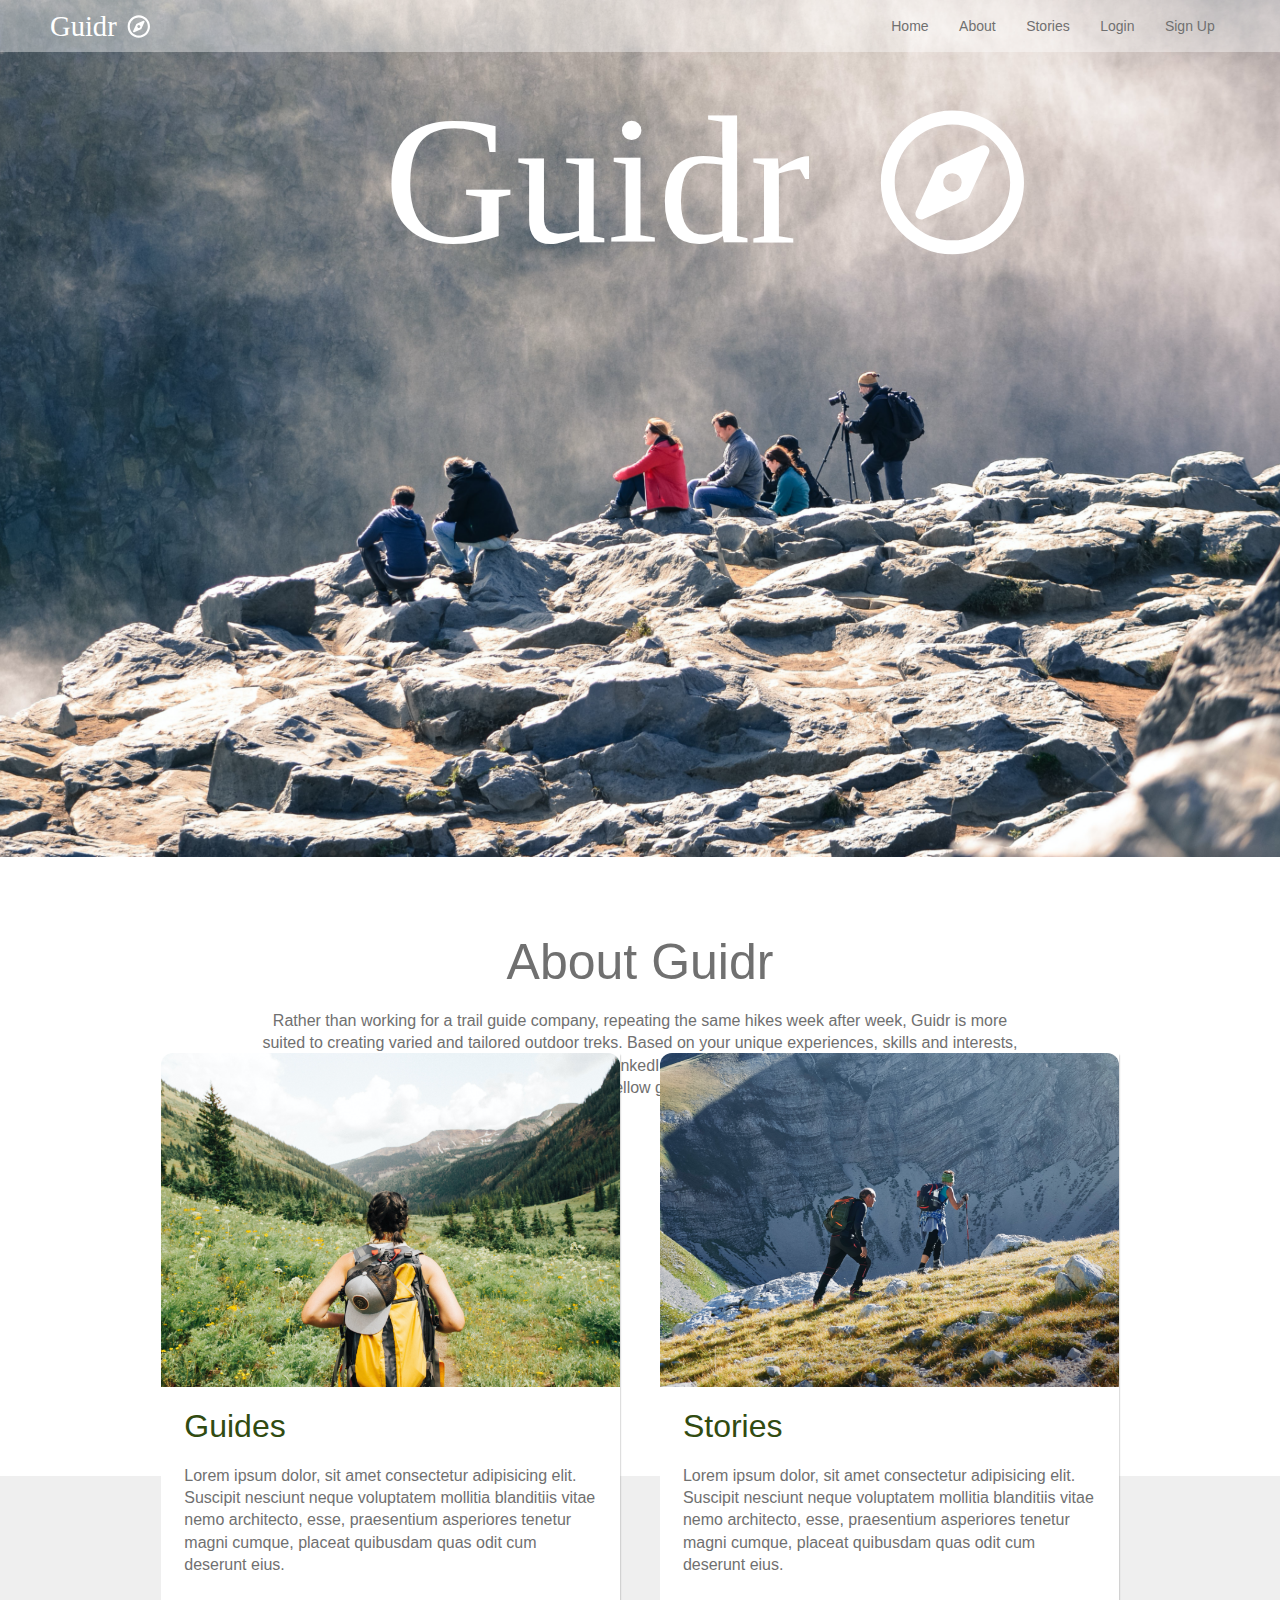
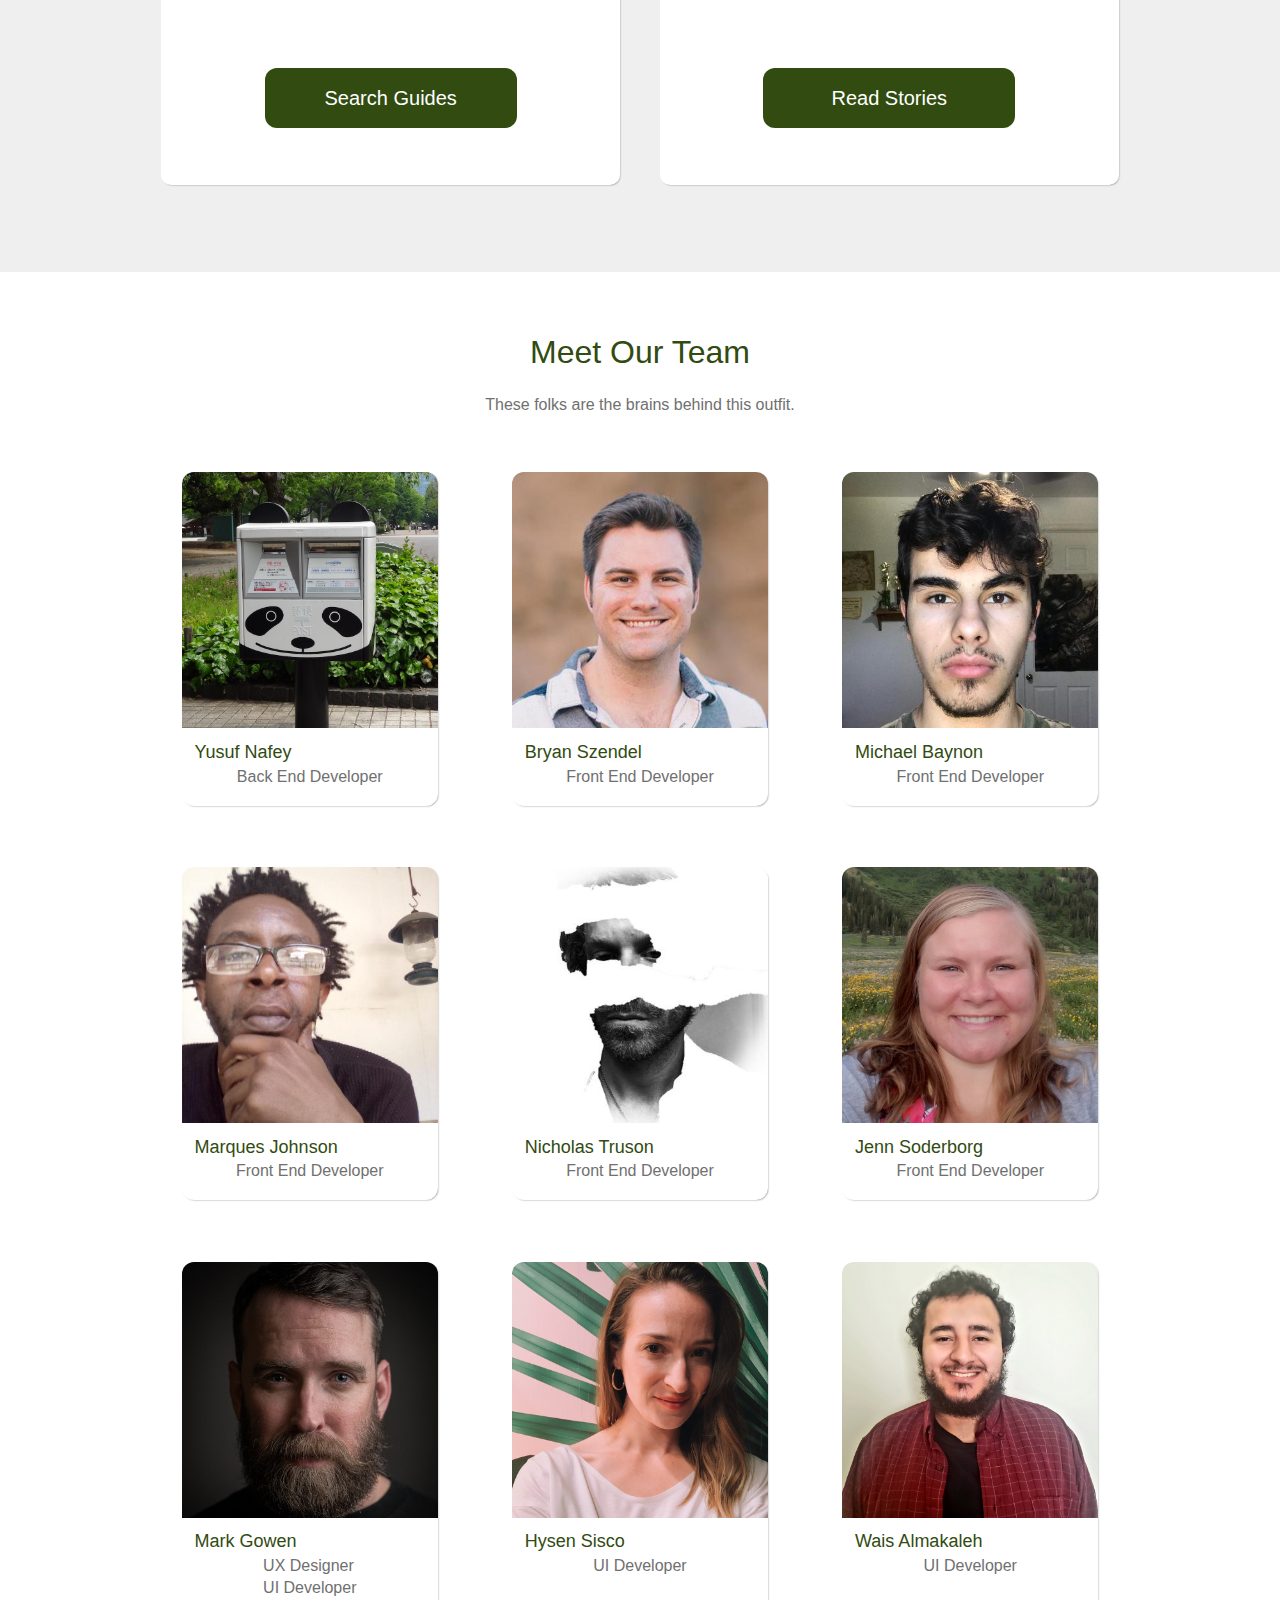
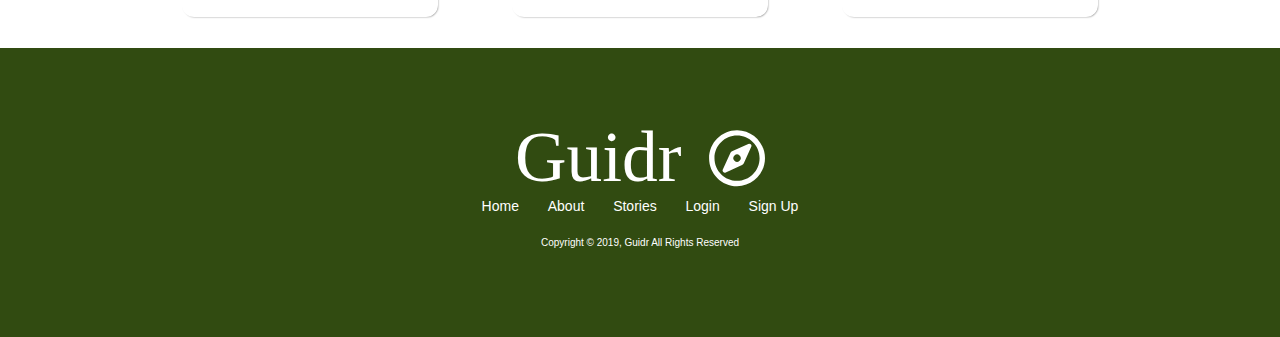
==== about.html @ 8d56b0d0 "links added to stories and about navs" ====
<!DOCTYPE html>
<html lang="en">
<head>
  <meta charset="UTF-8">
  <meta name="viewport" content="width=device-width, initial-scale=1.0">
  <meta http-equiv="X-UA-Compatible" content="ie=edge">
  <link rel="stylesheet" href="css/styles.css">
  <title>About Guidr</title>
</head>
<body>

  <nav>
    <div class="nav-container">
      <div class="logo">
        <img src="/images/Guidr Logo.svg" alt="Guidr Logo" style="width: 100px; height: 50px;">
      </div><!--closes logo-->
      <div class="nav-menu">
        <a href="https://guidrapp.netlify.com/index.html">Home</a>
        <a href="https://guidrapp.netlify.com/about.html">About</a>
        <a href="https://guidrapp.netlify.com/stories-page.html">Stories</a>
        <a href="https://loveguidr.netlify.com/login">Login</a>
        <a href="https://loveguidr.netlify.com/signup">Sign Up</a>
      </div><!--closes nav-menu-->
    </div><!--closes nav-container-->
  </nav><!--closes nav-->
   <img src="images/koushik-chowdavarapu-OsjPhfgEYEU-unsplash.png" alt="crowd of people enjoying a mountain scenery"
    class="main-img">


    <img src="images/Guidr Logo.svg" alt="Guidr Logo" class="logo2">
    <!-- img -->
  <section class="middle">

      <div class="top">
        <h1>About Guidr</h1>
        <p>Rather than working for a trail guide company, repeating the same hikes week after week, Guidr is more suited to
        creating varied and tailored outdoor treks. Based on your unique experiences, skills and interests, clients can find the
        right match. Part journal, part LinkedIn, you can keep a detailed record of your treks and see what your fellow guides
        are up to.
        </p>
      </div>
 <!-- top part -->
      <div class="cards-bg">
        <div class="cards">
        <div class="about-card">
          <img src="images/about-guides-card.png" alt="">
          <h2>Guides</h2>
          <p>Lorem ipsum dolor, sit amet consectetur adipisicing elit. Suscipit nesciunt neque voluptatem mollitia blanditiis vitae nemo architecto, esse, praesentium asperiores tenetur magni cumque, placeat quibusdam quas odit cum deserunt eius.</p>
          <button>Search Guides</button>
        </div>
        <div class="about-card">
          <img src="images/about-stories-card.png" alt="">
          <h2>Stories</h2>
          <p>Lorem ipsum dolor, sit amet consectetur adipisicing elit. Suscipit nesciunt neque voluptatem mollitia blanditiis
            vitae nemo architecto, esse, praesentium asperiores tenetur magni cumque, placeat quibusdam quas odit cum deserunt
            eius.</p>
          <button>Read Stories</button>
        </div>
        </div>
      </div>

  </section>
<div class="theTeam">
  <h2>Meet Our Team</h2>
  <p>These folks are the brains behind this outfit.</p>
  <div class="grid">
    <div class="teamMember">
      <img src="/images/PandaMailbox.JPG">
      <div class="content">
        <h4>Yusuf Nafey</h4>
        <p>Back End Developer</p>
      </div>
    </div>
  
    <div class="teamMember">
      <img src="/images/ProfileBryan.jpg">
      <div class="content">
        <h4>Bryan Szendel</h4>
        <p>Front End Developer</p>
      </div>
    </div>
  
    <div class="teamMember">
      <img src="/images/ProfileMichael.jpg">
      <div class="content">
        <h4>Michael Baynon</h4>
        <p>Front End Developer</p>
      </div>
    </div>
  </div>
    
  <div class="grid">
    <div class="teamMember">
      <img src="/images/ProfileMarques.jpg">
      <div class="content">
        <h4>Marques Johnson</h4>
        <p>Front End Developer</p>
      </div>
    </div>
  
    <div class="teamMember">
      <img src="/images/ProfileNicholas.jpg">
      <div class="content">
          <h4>Nicholas Truson</h4>
          <p>Front End Developer</p>
      </div>
    </div>
  
    <div class="teamMember">
      <img src="/images/ProfileJenn.jpg">
      <div class="content">
        <h4>Jenn Soderborg</h4>
        <p>Front End Developer</p>
      </div>
    </div>
  </div>
  
  <div class="grid">
    <div class="teamMember">
      <img src="/images/ProfileMark.jpg">
      <div class="content">
        <h4>Mark Gowen</h4>
        <p>UX Designer<br />
          UI Developer</p>
      </div>
    </div>
  
    <div class="teamMember">
      <img src="/images/ProfileHysen.JPG">
      <div class="content">
        <h4>Hysen Sisco</h4>
        <p>UI Developer</p>
      </div>
    </div>
  
    <div class="teamMember">
      <img src="/images/ProfileWais.jpg">
      <div class="content">
        <h4>Wais Almakaleh</h4>
        <p>UI Developer</p>
      </div>
    </div>
  </div>
</div>

<!-- FOOTER SECTION -->
<footer>
  <div class="footerLogo">
      <img src="/images/Guidr Logo.svg" alt="Guidr Logo" style="width: 30%;">
    </div><!--closes logo-->
    <div class="nav-menu">
      <a href="#">Home</a>
      <a href="#">About</a>
      <a href="#">Stories</a>
      <a href="#">Login</a>
      <a href="#">Sign Up</a>
    </div><!--closes nav-menu-->
    <p>Copyright © 2019, Guidr All Rights Reserved</p>
</footer>
</body>
</html>
---- css/styles.css ----
/* http://meyerweb.com/eric/tools/css/reset/ 
   v2.0 | 20110126
   License: none (public domain)
*/
html,
body,
div,
span,
applet,
object,
iframe,
h1,
h2,
h3,
h4,
h5,
h6,
p,
blockquote,
pre,
a,
abbr,
acronym,
address,
big,
cite,
code,
del,
dfn,
em,
img,
ins,
kbd,
q,
s,
samp,
small,
strike,
strong,
sub,
sup,
tt,
var,
b,
u,
i,
center,
dl,
dt,
dd,
ol,
ul,
li,
fieldset,
form,
label,
legend,
table,
caption,
tbody,
tfoot,
thead,
tr,
th,
td,
article,
aside,
canvas,
details,
embed,
figure,
figcaption,
footer,
header,
hgroup,
menu,
nav,
output,
ruby,
section,
summary,
time,
mark,
audio,
video {
  margin: 0;
  padding: 0;
  border: 0;
  font-size: 100%;
  font: inherit;
  vertical-align: baseline;
}
/* HTML5 display-role reset for older browsers */
article,
aside,
details,
figcaption,
figure,
footer,
header,
hgroup,
menu,
nav,
section {
  display: block;
}
body {
  line-height: 1;
}
ol,
ul {
  list-style: none;
}
blockquote,
q {
  quotes: none;
}
blockquote:before,
blockquote:after,
q:before,
q:after {
  content: '';
  content: none;
}
table {
  border-collapse: collapse;
  border-spacing: 0;
}
* {
  box-sizing: border-box;
}
html {
  font-size: 62.5%;
}
html,
body {
  font-family: 'Roboto', sans-serif;
  color: #707070;
}
h1 {
  font-family: 'Heebo', sans-serif;
  font-size: 8rem;
  color: #707070;
}
h2,
h3,
h4,
h5 {
  font-family: 'Roboto', sans-serif;
  color: #707070;
}
h2 {
  font-size: 3.2rem;
}
h3 {
  font-size: 2.8rem;
}
h4 {
  font-size: 2rem;
}
p {
  font-size: 1.6rem;
  line-height: 1.4;
}
nav {
  width: 100%;
  display: flex;
  justify-content: space-between;
  align-items: center;
  margin: auto;
  position: absolute;
  top: 0;
  background-color: rgba(255, 255, 255, 0.4);
}
nav .nav-container {
  width: 100%;
  display: flex;
  justify-content: space-between;
  align-items: center;
  margin: 0 50px;
}
@media (max-width: 800px) {
  nav .nav-container {
    margin: 0 20px;
  }
}
@media (max-width: 500px) {
  nav .nav-container {
    margin: 0 10px;
  }
}
nav .nav-container .nav-menu {
  width: 30%;
  display: flex;
  justify-content: space-around;
  align-items: center;
}
@media (max-width: 800px) {
  nav .nav-container .nav-menu {
    width: 45%;
  }
}
@media (max-width: 500px) {
  nav .nav-container .nav-menu {
    width: 60%;
  }
}
nav .nav-container .nav-menu a {
  text-decoration: none;
  color: #707070;
  font-size: 1.4rem;
}
@media (max-width: 500px) {
  nav .nav-container .nav-menu a {
    font-size: 1rem;
  }
}
.hero {
  width: 100%;
  height: 600px;
  margin: auto;
  padding-bottom: 50%;
  background-image: url(/images/toomas-tartes-Yizrl9N_eDA-unsplash.jpg);
  background-size: cover;
  background-repeat: no-repeat;
  background-position: center;
  padding-top: 20%;
  padding-left: 5%;
}
@media (max-width: 500px) {
  .hero {
    background-position-x: 65%;
  }
}
.hero img {
  width: 40%;
}
@media (max-width: 500px) {
  .hero img {
    width: 60%;
  }
}
.hero p {
  color: white;
  margin-top: -2%;
  margin-bottom: 1%;
  margin-left: 3%;
  font-size: 1.4vw;
}
@media (max-width: 500px) {
  .hero p {
    font-size: 1.1rem;
  }
}
.hero .btn-get-started {
  background-color: white;
  color: #314b11;
  width: 15%;
  cursor: button;
  font-size: 1.8rem;
  border-radius: 5px;
  display: flex;
  justify-content: center;
  align-items: center;
  padding: 1%;
  margin-left: 3%;
}
.hero .btn-get-started:hover {
  color: white;
  background-color: #314b11;
}
@media (max-width: 800px) {
  .hero .btn-get-started {
    background-color: white;
    color: #314b11;
    width: 20%;
    cursor: button;
    font-size: 1.8rem;
    border-radius: 5px;
    display: flex;
    justify-content: center;
    align-items: center;
    padding: 1%;
  }
  .hero .btn-get-started:hover {
    color: white;
    background-color: #314b11;
  }
}
@media (max-width: 500px) {
  .hero .btn-get-started {
    background-color: white;
    color: #314b11;
    width: 30%;
    cursor: button;
    font-size: 1.8rem;
    border-radius: 5px;
    display: flex;
    justify-content: center;
    align-items: center;
    padding: 1%;
    padding: 2%;
  }
  .hero .btn-get-started:hover {
    color: white;
    background-color: #314b11;
  }
}
@media (max-width: 800px) {
  .hero {
    padding-top: 35%;
    padding-left: 3%;
  }
}
@media (max-width: 500px) {
  .hero {
    padding-top: 50%;
    padding-left: 3%;
  }
}
.header {
  width: 60%;
  display: flex;
  justify-content: space-between;
  align-items: center;
  flex-direction: column;
  margin: auto;
  text-align: center;
}
@media (max-width: 800px) {
  .header {
    text-align: center;
  }
}
@media (max-width: 500px) {
  .header {
    text-align: center;
  }
}
.header h1 {
  margin-top: 10%;
  font-size: 6rem;
}
@media (max-width: 500px) {
  .header h1 {
    padding-bottom: 5%;
  }
}
.header p {
  margin-top: 2%;
  font-size: 1.6rem;
  text-align: center;
  color: #707070;
}
@media (max-width: 500px) {
  .header p {
    padding-bottom: 5%;
  }
}
.header .buttons {
  display: flex;
  justify-content: center;
  align-items: center;
  flex-direction: row;
  width: 60%;
  margin: 8% 0;
}
@media (max-width: 800px) {
  .header .buttons {
    width: 100%;
  }
}
@media (max-width: 500px) {
  .header .buttons {
    width: 90%;
    height: 100%;
    flex-direction: column;
    text-align: center;
    margin: 20px;
  }
}
.header .buttons .btn-solid {
  background-color: #314b11;
  color: white;
  width: 100%;
  border-radius: 10px;
  border: solid 3px #314b11;
  font-size: 2rem;
  padding: 3%;
  margin-right: 15px;
}
@media (max-width: 500px) {
  .header .buttons .btn-solid {
    margin-right: 0;
    margin: 10px;
  }
}
.header .buttons .btn-border {
  background-color: white;
  color: #314b11;
  width: 100%;
  border-radius: 10px;
  border: solid 3px #314b11;
  font-size: 2rem;
  padding: 3%;
  margin-left: 10px;
}
@media (max-width: 500px) {
  .header .buttons .btn-border {
    margin-left: 0;
    margin: 10px;
  }
}
.top-content {
  width: 100%;
  overflow: hidden;
}
.top-content .macbookpro {
  z-index: 1;
  margin-top: -25%;
  display: flex;
  justify-content: center;
  align-items: center;
}
.top-content .top-content-text {
  width: 60%;
  display: flex;
  justify-content: center;
  align-items: center;
  flex-direction: column;
  margin: auto;
  margin-bottom: 10%;
}
@media (max-width: 500px) {
  .top-content .top-content-text {
    text-align: center;
    width: 80%;
    margin-bottom: 30%;
  }
}
@media (max-width: 800px) {
  .top-content .top-content-text {
    text-align: center;
  }
}
.top-content .top-content-text h2 {
  font-size: 5rem;
  margin-top: 10%;
  color: #314b11;
}
.top-content .top-content-text p {
  width: 60%;
  text-align: center;
  padding: 3%;
}
@media (max-width: 500px) {
  .top-content .top-content-text p {
    width: 75%;
  }
}
@media (max-width: 800px) {
  .top-content .top-content-text p {
    width: 85%;
  }
}
.middle-content {
  background-color: #efefef;
  width: 100%;
  margin-bottom: 10%;
  border: solid #efefef;
}
.middle-content .cards {
  z-index: 1;
  width: 75%;
  margin: auto;
  margin-top: -10%;
  margin-bottom: 5%;
  display: flex;
  justify-content: center;
  align-items: stretch;
  flex-wrap: wrap;
}
@media (max-width: 500px) {
  .middle-content .cards {
    margin-top: -20%;
    width: 100%;
  }
}
.middle-content .cards .card {
  width: 45%;
  justify-content: space-evenly;
  margin: 20px;
  background-color: white;
  border-radius: 12px;
  box-shadow: 1px 1px 2px -1px grey;
}
@media (max-width: 800px) {
  .middle-content .cards .card {
    width: 90%;
  }
}
@media (max-width: 500px) {
  .middle-content .cards .card {
    width: 80%;
  }
}
.middle-content .cards .card img {
  width: 100%;
  border-radius: 12px 12px 0 0;
}
.middle-content .cards .card h2 {
  padding: 5%;
  color: #314b11;
}
.middle-content .cards .card p {
  padding: 0 5%;
  margin-bottom: 20%;
}
.testimonials {
  width: 100%;
  display: flex;
  justify-content: center;
  align-items: center;
  flex-direction: column;
  margin-bottom: 10%;
}
.testimonials .test-heading {
  width: 50%;
  margin: auto;
  text-align: center;
  padding-bottom: 5%;
}
.testimonials .test-heading h2 {
  color: #314b11;
}
.testimonials .card-section {
  width: 80%;
  margin: auto;
  display: flex;
  justify-content: center;
  align-items: center;
  flex-wrap: wrap;
}
@media (max-width: 500px) {
  .testimonials .card-section {
    width: 90%;
  }
}
.testimonials .card-section .test-card {
  width: 45%;
  margin: 20px;
  border-radius: 12px;
  flex-direction: row;
  background-color: #efefef;
  display: flex;
  justify-content: space-evenly;
  align-items: center;
  flex-wrap: wrap;
  box-shadow: 1px 1px 2px -1px grey;
}
@media (max-width: 800px) {
  .testimonials .card-section .test-card {
    width: 80%;
  }
}
@media (max-width: 500px) {
  .testimonials .card-section .test-card {
    width: 70%;
  }
}
.testimonials .card-section .test-card h2 {
  margin-left: -90%;
  padding: 5%;
  font-size: 3.4rem;
  color: #314b11;
}
@media (max-width: 500px) {
  .testimonials .card-section .test-card h2 {
    margin-left: -70%;
    padding-top: 10%;
  }
}
.testimonials .card-section .test-card p {
  padding-left: 5%;
  padding-right: 5%;
  font-size: 1.8rem;
  color: #707070;
}
.testimonials .card-section .test-card h3 {
  color: #314b11;
  margin-right: -20%;
  font-size: 2.4rem;
}
@media (max-width: 500px) {
  .testimonials .card-section .test-card h3 {
    margin-right: -5%;
  }
}
.testimonials .card-section .test-card .test-card-profile-photo {
  padding: 5%;
  margin-right: -20%;
}
@media (max-width: 500px) {
  .testimonials .card-section .test-card .test-card-profile-photo {
    margin-right: -5%;
  }
}
.plans-section {
  width: 100%;
  padding-bottom: 200px;
  background-image: url(/images/samuel-ferrara-iecJiKe_RNg-unsplash.png);
  background-size: cover;
  background-repeat: no-repeat;
}
.plans-section .card-section {
  width: 90%;
  display: flex;
  justify-content: center;
  align-items: center;
  margin: auto;
  padding-top: 20%;
  padding-bottom: 5%;
}
@media (max-width: 500px) {
  .plans-section .card-section {
    padding-top: 50%;
    padding-bottom: 2%;
    flex-direction: column;
  }
}
.plans-section .card-section .plan-cards {
  width: 35%;
  height: 500px;
  margin: 20px;
  border-radius: 12px;
  background-color: white;
  display: flex;
  justify-content: flex-start;
  align-items: center;
  flex-direction: column;
}
@media (max-width: 500px) {
  .plans-section .card-section .plan-cards {
    width: 80%;
  }
}
@media (max-width: 800px) {
  .plans-section .card-section .plan-cards {
    width: 85%;
  }
}
.plans-section .card-section .plan-cards h1 {
  color: #314b11;
  font-size: 5rem;
  text-align: center;
  padding-top: 10%;
}
.plans-section .card-section .plan-cards h2 {
  color: #314b11;
  padding-top: 2%;
}
.plans-section .card-section .plan-cards ul {
  color: #707070;
  font-size: 2rem;
  padding-top: 10%;
}
.plans-section .card-section .plan-cards .buttons {
  display: flex;
  justify-content: center;
  align-items: center;
  flex-direction: row;
  width: 60%;
  margin: auto;
}
.plans-section .card-section .plan-cards .btn-solid {
  background-color: #314b11;
  justify-content: flex-end;
  color: white;
  width: 100%;
  border-radius: 10px;
  border: solid 3px #314b11;
  font-size: 2rem;
  padding: 3%;
  margin-right: 15px;
  margin-top: 100px;
  text-align: center;
}
.plans-section .card-section .plan-cards .btn-border {
  background-color: white;
  color: #314b11;
  width: 100%;
  border-radius: 10px;
  border: solid 3px #314b11;
  font-size: 2rem;
  padding: 3%;
  margin-left: 15px;
}
.main-img {
  width: 100%;
  position: absolute;
  top: 0px;
  z-index: -1;
}
.logo2 {
  width: 80%;
  height: auto;
  padding-left: 30%;
  padding-top: 5%;
  margin-bottom: 45%;
}
@media (max-width: 500px) {
  .logo2 {
    padding-top: 15%;
    margin-bottom: 15%;
  }
}
.middle .top {
  width: 60%;
  text-align: left;
  margin: 0 auto;
  padding-bottom: 300px;
}
.middle .top h1 {
  font-size: 5rem;
  text-align: center;
  color: #707070;
  margin: 0;
  padding: 10% 0 3% 0;
}
.middle .top p {
  color: #707070;
  margin-bottom: 10%;
  text-align: center;
}
@media screen and (max-width: 430px) {
  .middle .top {
    margin-top: 20%;
  }
  .middle .top h1 {
    font-size: 4rem;
  }
}
.middle .cards-bg {
  background-color: #efefef;
  width: 100%;
  border: solid #efefef;
}
.middle .cards-bg .cards {
  z-index: 1;
  width: 90%;
  margin: auto;
  margin-top: -35%;
  margin-bottom: 5%;
  display: flex;
  justify-content: center;
  align-items: stretch;
  flex-wrap: wrap;
}
@media (max-width: 500px) {
  .middle .cards-bg .cards {
    margin-top: -20%;
    width: 100%;
  }
}
.middle .cards-bg .about-card {
  width: 40%;
  height: auto;
  background: white;
  display: flex;
  flex-direction: column;
  padding: 0;
  padding-bottom: 5%;
  border-radius: 0 0 10px 10px;
  margin: 20px;
  box-shadow: 1px 1px 2px -1px grey;
}
.middle .cards-bg .about-card img {
  width: 100%;
  border-radius: 12px 12px 0 0;
}
.middle .cards-bg .about-card h2 {
  padding: 5%;
  color: #314b11;
}
.middle .cards-bg .about-card p {
  padding: 0 5%;
  margin-bottom: 20%;
}
@media screen and (max-width: 430px) {
  .middle .cards-bg {
    flex-direction: column;
    justify-content: space-evenly;
  }
  .middle .cards-bg div {
    width: 100%;
    height: auto;
    margin-bottom: 5%;
  }
}
.middle button {
  background: #314B11;
  color: white;
  width: 55%;
  border: none;
  padding: 4%;
  font-size: 2rem;
  border-radius: 12px;
  margin: 0 auto;
}
.theTeam h2 {
  color: #314b11;
  display: flex;
  justify-content: center;
  align-items: center;
  align-content: center;
  padding: 5% 5% 0;
}
.theTeam p {
  font-size: 1.6rem;
  display: flex;
  justify-content: center;
  align-items: center;
  align-content: center;
  padding: 2%;
}
.grid {
  width: 80%;
  display: flex;
  justify-content: space-evenly;
  margin: 0 auto;
}
@media (max-width: 500px), (max-width: 800px) {
  .grid {
    flex-direction: column;
    width: 50%;
  }
}
.grid .teamMember {
  width: 25%;
  border-radius: 12px;
  transition: 0.3s;
  justify-content: space-evenly;
  margin: 3% 2%;
  box-shadow: 1px 1px 2px -1px grey;
}
@media (max-width: 500px) {
  .grid .teamMember {
    width: 100%;
    margin: 4% auto;
  }
}
.grid .teamMember img {
  width: 100%;
  border-radius: 12px 12px 0 0;
}
.grid .teamMember .content {
  padding: 5%;
}
.grid .teamMember .content h4 {
  font-size: 1.8rem;
  color: #314b11;
}
.grid .teamMember .content p {
  align-items: left;
}
.stories-hero {
  width: 100%;
  height: 425px;
  margin: 0 auto;
  top: 0;
  display: flex;
  justify-content: center;
  align-items: center;
  text-align: center;
  background-image: url(/images/jeremy-goldberg-NFwDSMSq54Q-unsplash.jpg);
  background-position: bottom 30% center;
  background-size: cover;
}
.stories-hero .hero-inner {
  display: flex;
  justify-content: center;
  align-items: center;
  margin-bottom: 80px;
}
.stories-hero .hero-inner h1 {
  display: flex;
  color: white;
  margin: 0 auto;
}
header div.stories-menu {
  width: 60%;
  margin: 4% auto;
  display: flex;
  justify-content: center;
  align-items: center;
  text-align: center;
}
@media (max-width: 800px), (max-width: 500px) {
  header div.stories-menu {
    width: 100%;
    flex-wrap: wrap;
  }
}
header div.stories-menu a {
  margin: 5px;
  border-radius: 5px;
  background: #efefef;
  color: #707070;
  text-decoration: none;
  padding: 0.8% 5%;
  font-size: 1.6rem;
}
header div.stories-menu a:hover {
  background: #fff;
  color: #314b11;
  border: 3px solid #314b11;
}
header div.stories-menu a:active {
  background: #314b11;
  color: white;
}
section.storyCards {
  width: 75%;
  margin: 0 auto;
  display: flex;
  justify-content: center;
  align-items: stretch;
  flex-wrap: wrap;
}
@media (max-width: 800px) {
  section.storyCards {
    width: 90vw;
    display: flex;
  }
}
@media (max-width: 500px) {
  section.storyCards {
    width: 80vw;
    display: flex;
    flex-direction: column;
  }
}
section.storyCards .card {
  border-radius: 12px;
  transition: 0.3s;
  width: 40%;
  justify-content: space-evenly;
  margin: 3% 2%;
  box-shadow: 1px 1px 2px -1px grey;
}
@media (max-width: 500px) {
  section.storyCards .card {
    width: 100%;
    margin: 4% auto;
  }
}
section.storyCards .card img {
  width: 100%;
  border-radius: 12px 12px 0 0;
}
section.storyCards .card .card:hover {
  box-shadow: 0 8px 16px 0 rgba(0, 0, 0, 0.2);
}
section.storyCards .card .content {
  padding: 4% 7% 7%;
}
section.storyCards .card .content .credit {
  padding: 3% 0;
}
.pagesNav .pagination {
  display: flex;
  justify-content: center;
  align-items: center;
  margin: 1% 0 4%;
}
.pagesNav .pagination a {
  text-decoration: none;
  color: white;
  color: #314b11;
  text-align: center;
  padding: 1%;
}
footer {
  width: 100%;
  background-color: #314b11;
  display: flex;
  justify-content: center;
  align-items: center;
  flex-direction: column;
  margin: auto;
  padding: 5%;
}
footer p {
  color: white;
  font-size: 1rem;
  padding: 2%;
}
footer .footerLogo {
  text-align: center;
}
footer .nav-menu {
  width: 30%;
  display: flex;
  justify-content: space-around;
  align-items: center;
}
@media (max-width: 800px) {
  footer .nav-menu {
    width: 45%;
  }
}
@media (max-width: 500px) {
  footer .nav-menu {
    width: 60%;
  }
}
footer .nav-menu a {
  text-decoration: none;
  color: white;
  font-size: 1.4rem;
}
@media (max-width: 500px) {
  footer .nav-menu a {
    font-size: 1rem;
  }
}
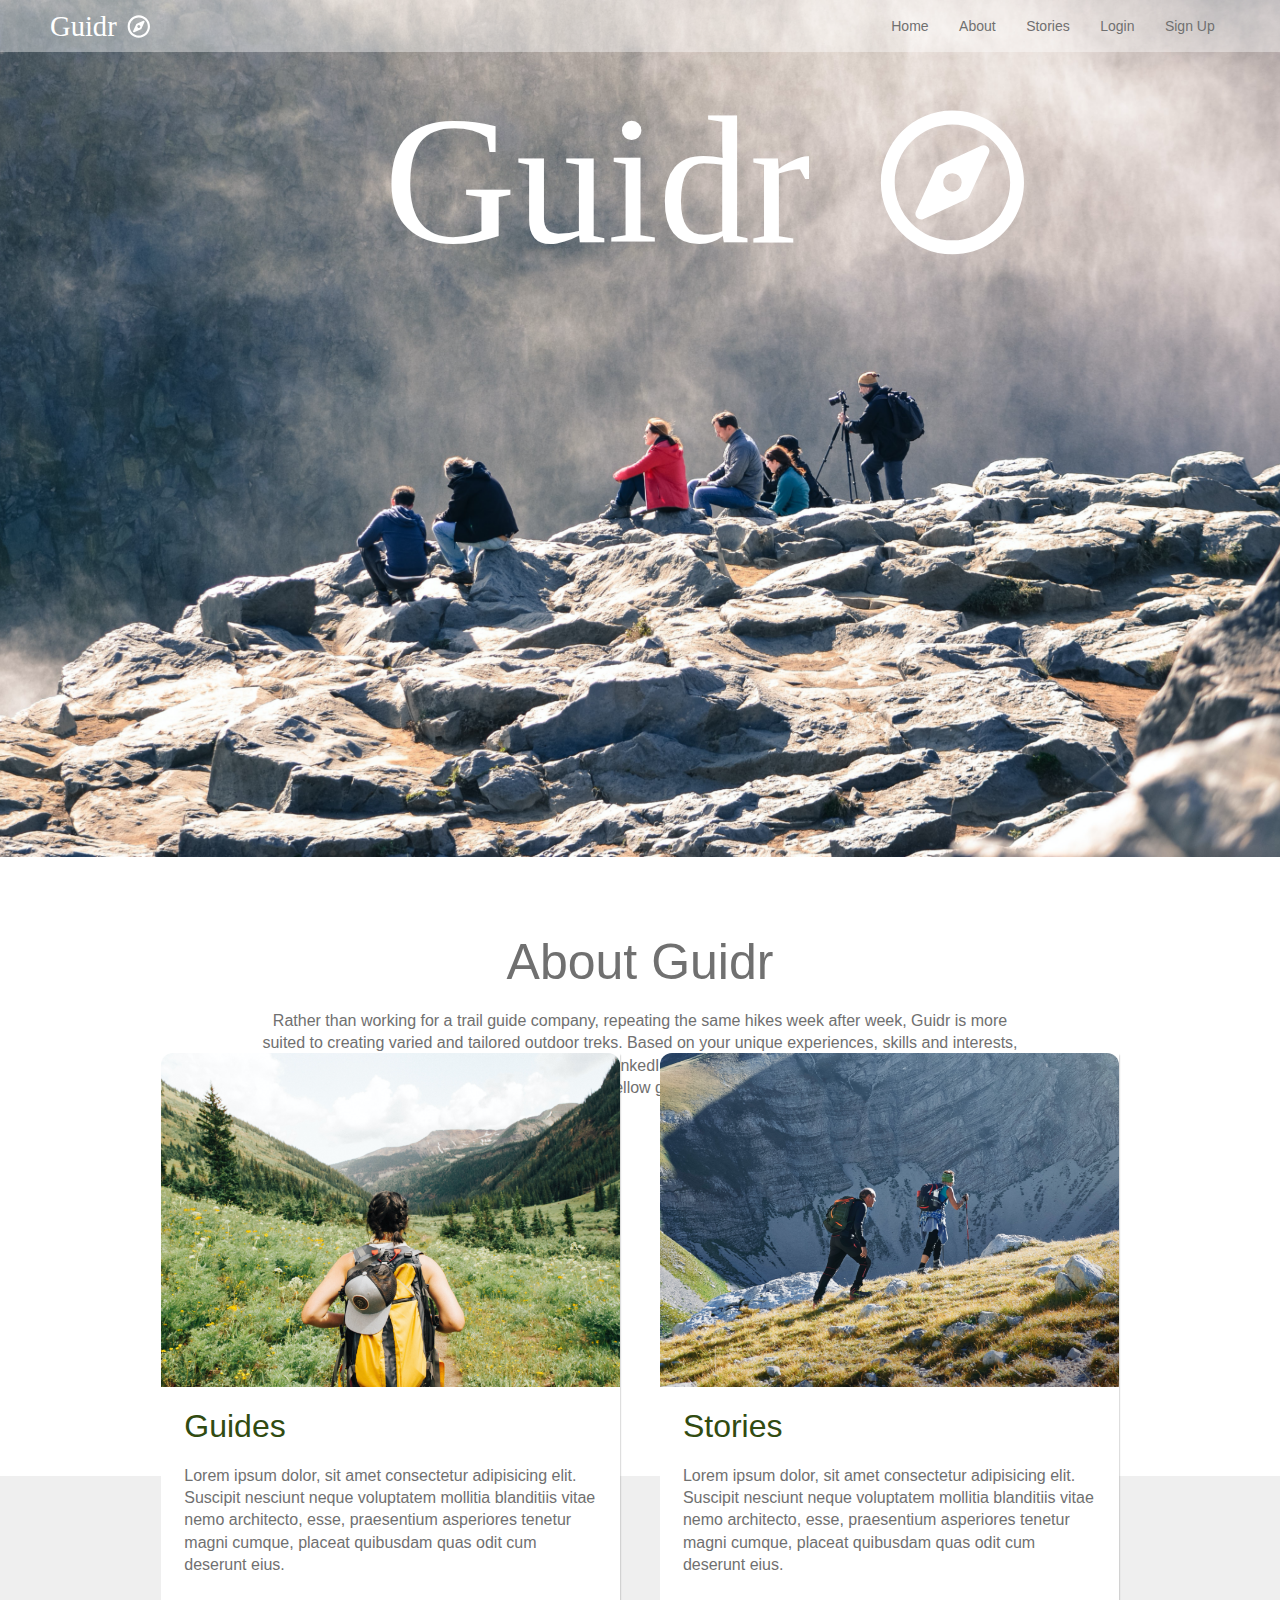
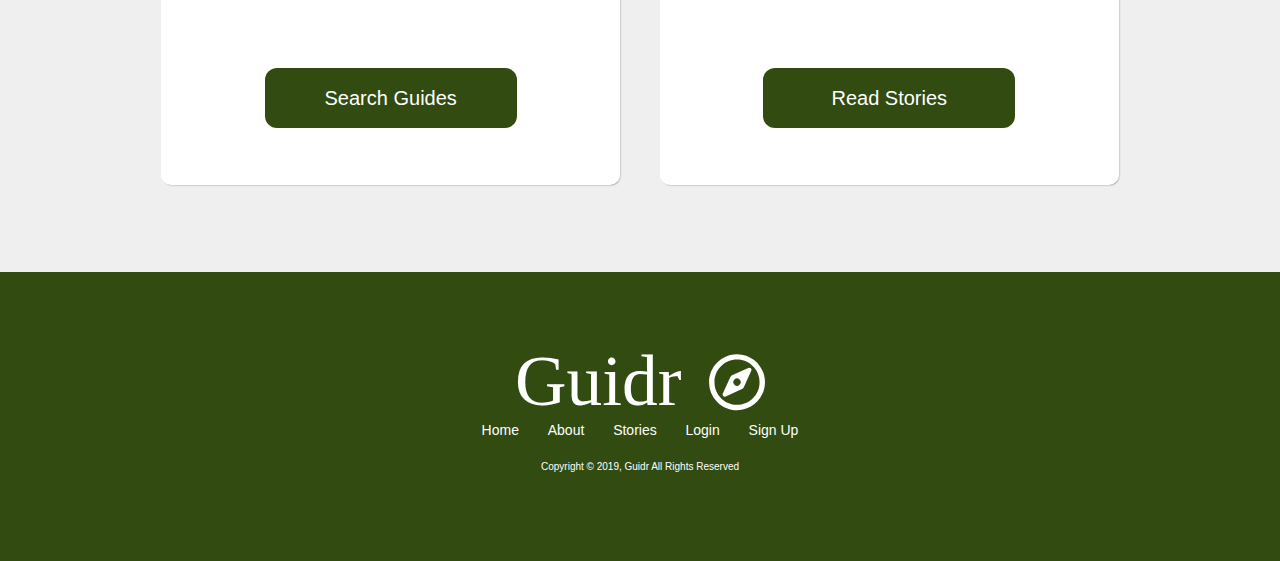
==== commit fd7f3497: "minor tweaks and bug fixes" ====
--- a/about.html
+++ b/about.html
@@ -1,161 +1,103 @@
 <!DOCTYPE html>
 <html lang="en">
-<head>
-  <meta charset="UTF-8">
-  <meta name="viewport" content="width=device-width, initial-scale=1.0">
-  <meta http-equiv="X-UA-Compatible" content="ie=edge">
-  <link rel="stylesheet" href="css/styles.css">
-  <title>About Guidr</title>
-</head>
-<body>
+  <head>
+    <meta charset="UTF-8" />
+    <meta name="viewport" content="width=device-width, initial-scale=1.0" />
+    <meta http-equiv="X-UA-Compatible" content="ie=edge" />
+    <link rel="stylesheet" href="css/styles.css" />
+    <title>About Guidr</title>
+  </head>
+  <body>
+    <nav>
+      <div class="nav-container">
+        <div class="logo">
+          <img
+            src="/images/Guidr Logo.svg"
+            alt="Guidr Logo"
+            style="width: 100px; height: 50px;"
+          />
+        </div>
+        <!--closes logo-->
+        <div class="nav-menu">
+          <a href="/index.html">Home</a>
+          <a href="/about.html">About</a>
+          <a href="/stories-page.html">Stories</a>
+          <a href="https://loveguidr.netlify.com/login">Login</a>
+          <a href="https://loveguidr.netlify.com/signup">Sign Up</a>
+        </div>
+        <!--closes nav-menu-->
+      </div>
+      <!--closes nav-container-->
+    </nav>
+    <!--closes nav-->
+    <img
+      src="images/koushik-chowdavarapu-OsjPhfgEYEU-unsplash.png"
+      alt="crowd of people enjoying a mountain scenery"
+      class="main-img"
+    />
 
-  <nav>
-    <div class="nav-container">
-      <div class="logo">
-        <img src="/images/Guidr Logo.svg" alt="Guidr Logo" style="width: 100px; height: 50px;">
-      </div><!--closes logo-->
+    <img src="images/Guidr Logo.svg" alt="Guidr Logo" class="logo2" />
+    <!-- img -->
+    <section class="middle">
+      <div class="top">
+        <h1>About Guidr</h1>
+        <p>
+          Rather than working for a trail guide company, repeating the same
+          hikes week after week, Guidr is more suited to creating varied and
+          tailored outdoor treks. Based on your unique experiences, skills and
+          interests, clients can find the right match. Part journal, part
+          LinkedIn, you can keep a detailed record of your treks and see what
+          your fellow guides are up to.
+        </p>
+      </div>
+      <!-- top part -->
+      <div class="cards-bg">
+        <div class="cards">
+          <div class="about-card">
+            <img src="images/about-guides-card.png" alt="" />
+            <h2>Guides</h2>
+            <p>
+              Lorem ipsum dolor, sit amet consectetur adipisicing elit. Suscipit
+              nesciunt neque voluptatem mollitia blanditiis vitae nemo
+              architecto, esse, praesentium asperiores tenetur magni cumque,
+              placeat quibusdam quas odit cum deserunt eius.
+            </p>
+            <button>Search Guides</button>
+          </div>
+          <div class="about-card">
+            <img src="images/about-stories-card.png" alt="" />
+            <h2>Stories</h2>
+            <p>
+              Lorem ipsum dolor, sit amet consectetur adipisicing elit. Suscipit
+              nesciunt neque voluptatem mollitia blanditiis vitae nemo
+              architecto, esse, praesentium asperiores tenetur magni cumque,
+              placeat quibusdam quas odit cum deserunt eius.
+            </p>
+            <button>Read Stories</button>
+          </div>
+        </div>
+      </div>
+    </section>
+
+    <!-- FOOTER SECTION -->
+    <footer>
+      <div class="footerLogo">
+        <img
+          src="/images/Guidr Logo.svg"
+          alt="Guidr Logo"
+          style="width: 30%;"
+        />
+      </div>
+      <!--closes logo-->
       <div class="nav-menu">
-        <a href="https://guidrapp.netlify.com/index.html">Home</a>
-        <a href="https://guidrapp.netlify.com/about.html">About</a>
-        <a href="https://guidrapp.netlify.com/stories-page.html">Stories</a>
+        <a href="/index.html">Home</a>
+        <a href="/about.html">About</a>
+        <a href="/stories-page.html">Stories</a>
         <a href="https://loveguidr.netlify.com/login">Login</a>
         <a href="https://loveguidr.netlify.com/signup">Sign Up</a>
-      </div><!--closes nav-menu-->
-    </div><!--closes nav-container-->
-  </nav><!--closes nav-->
-   <img src="images/koushik-chowdavarapu-OsjPhfgEYEU-unsplash.png" alt="crowd of people enjoying a mountain scenery"
-    class="main-img">
-
-
-    <img src="images/Guidr Logo.svg" alt="Guidr Logo" class="logo2">
-    <!-- img -->
-  <section class="middle">
-
-      <div class="top">
-        <h1>About Guidr</h1>
-        <p>Rather than working for a trail guide company, repeating the same hikes week after week, Guidr is more suited to
-        creating varied and tailored outdoor treks. Based on your unique experiences, skills and interests, clients can find the
-        right match. Part journal, part LinkedIn, you can keep a detailed record of your treks and see what your fellow guides
-        are up to.
-        </p>
       </div>
- <!-- top part -->
-      <div class="cards-bg">
-        <div class="cards">
-        <div class="about-card">
-          <img src="images/about-guides-card.png" alt="">
-          <h2>Guides</h2>
-          <p>Lorem ipsum dolor, sit amet consectetur adipisicing elit. Suscipit nesciunt neque voluptatem mollitia blanditiis vitae nemo architecto, esse, praesentium asperiores tenetur magni cumque, placeat quibusdam quas odit cum deserunt eius.</p>
-          <button>Search Guides</button>
-        </div>
-        <div class="about-card">
-          <img src="images/about-stories-card.png" alt="">
-          <h2>Stories</h2>
-          <p>Lorem ipsum dolor, sit amet consectetur adipisicing elit. Suscipit nesciunt neque voluptatem mollitia blanditiis
-            vitae nemo architecto, esse, praesentium asperiores tenetur magni cumque, placeat quibusdam quas odit cum deserunt
-            eius.</p>
-          <button>Read Stories</button>
-        </div>
-        </div>
-      </div>
-
-  </section>
-<div class="theTeam">
-  <h2>Meet Our Team</h2>
-  <p>These folks are the brains behind this outfit.</p>
-  <div class="grid">
-    <div class="teamMember">
-      <img src="/images/PandaMailbox.JPG">
-      <div class="content">
-        <h4>Yusuf Nafey</h4>
-        <p>Back End Developer</p>
-      </div>
-    </div>
-  
-    <div class="teamMember">
-      <img src="/images/ProfileBryan.jpg">
-      <div class="content">
-        <h4>Bryan Szendel</h4>
-        <p>Front End Developer</p>
-      </div>
-    </div>
-  
-    <div class="teamMember">
-      <img src="/images/ProfileMichael.jpg">
-      <div class="content">
-        <h4>Michael Baynon</h4>
-        <p>Front End Developer</p>
-      </div>
-    </div>
-  </div>
-    
-  <div class="grid">
-    <div class="teamMember">
-      <img src="/images/ProfileMarques.jpg">
-      <div class="content">
-        <h4>Marques Johnson</h4>
-        <p>Front End Developer</p>
-      </div>
-    </div>
-  
-    <div class="teamMember">
-      <img src="/images/ProfileNicholas.jpg">
-      <div class="content">
-          <h4>Nicholas Truson</h4>
-          <p>Front End Developer</p>
-      </div>
-    </div>
-  
-    <div class="teamMember">
-      <img src="/images/ProfileJenn.jpg">
-      <div class="content">
-        <h4>Jenn Soderborg</h4>
-        <p>Front End Developer</p>
-      </div>
-    </div>
-  </div>
-  
-  <div class="grid">
-    <div class="teamMember">
-      <img src="/images/ProfileMark.jpg">
-      <div class="content">
-        <h4>Mark Gowen</h4>
-        <p>UX Designer<br />
-          UI Developer</p>
-      </div>
-    </div>
-  
-    <div class="teamMember">
-      <img src="/images/ProfileHysen.JPG">
-      <div class="content">
-        <h4>Hysen Sisco</h4>
-        <p>UI Developer</p>
-      </div>
-    </div>
-  
-    <div class="teamMember">
-      <img src="/images/ProfileWais.jpg">
-      <div class="content">
-        <h4>Wais Almakaleh</h4>
-        <p>UI Developer</p>
-      </div>
-    </div>
-  </div>
-</div>
-
-<!-- FOOTER SECTION -->
-<footer>
-  <div class="footerLogo">
-      <img src="/images/Guidr Logo.svg" alt="Guidr Logo" style="width: 30%;">
-    </div><!--closes logo-->
-    <div class="nav-menu">
-      <a href="#">Home</a>
-      <a href="#">About</a>
-      <a href="#">Stories</a>
-      <a href="#">Login</a>
-      <a href="#">Sign Up</a>
-    </div><!--closes nav-menu-->
-    <p>Copyright © 2019, Guidr All Rights Reserved</p>
-</footer>
-</body>
-</html>+      <!--closes nav-menu-->
+      <p>Copyright © 2019, Guidr All Rights Reserved</p>
+    </footer>
+  </body>
+</html>
--- a/css/styles.css
+++ b/css/styles.css
@@ -137,11 +137,7 @@
   font-family: 'Roboto', sans-serif;
   color: #707070;
 }
-h1 {
-  font-family: 'Heebo', sans-serif;
-  font-size: 8rem;
-  color: #707070;
-}
+h1,
 h2,
 h3,
 h4,
@@ -266,8 +262,9 @@
   margin-left: 3%;
 }
 .hero .btn-get-started:hover {
-  color: white;
-  background-color: #314b11;
+  cursor: pointer;
+  color: white;
+  background-color: #24380D;
 }
 @media (max-width: 800px) {
   .hero .btn-get-started {
@@ -283,8 +280,9 @@
     padding: 1%;
   }
   .hero .btn-get-started:hover {
+    cursor: pointer;
     color: white;
-    background-color: #314b11;
+    background-color: #24380D;
   }
 }
 @media (max-width: 500px) {
@@ -302,8 +300,9 @@
     padding: 2%;
   }
   .hero .btn-get-started:hover {
+    cursor: pointer;
     color: white;
-    background-color: #314b11;
+    background-color: #24380D;
   }
 }
 @media (max-width: 800px) {
@@ -389,6 +388,12 @@
   padding: 3%;
   margin-right: 15px;
 }
+.header .buttons .btn-solid:hover {
+  cursor: pointer;
+  color: white;
+  background-color: #24380D;
+  border: solid 3px #24380D;
+}
 @media (max-width: 500px) {
   .header .buttons .btn-solid {
     margin-right: 0;
@@ -404,6 +409,12 @@
   font-size: 2rem;
   padding: 3%;
   margin-left: 10px;
+}
+.header .buttons .btn-border:hover {
+  cursor: pointer;
+  color: white;
+  background-color: #24380D;
+  border: solid 3px #24380D;
 }
 @media (max-width: 500px) {
   .header .buttons .btn-border {
@@ -685,6 +696,12 @@
   margin-top: 100px;
   text-align: center;
 }
+.plans-section .card-section .plan-cards .btn-solid:hover {
+  cursor: pointer;
+  color: white;
+  background-color: #24380D;
+  border: solid 3px #24380D;
+}
 .plans-section .card-section .plan-cards .btn-border {
   background-color: white;
   color: #314b11;
@@ -694,6 +711,12 @@
   font-size: 2rem;
   padding: 3%;
   margin-left: 15px;
+}
+.plans-section .card-section .plan-cards .btn-border:hover {
+  cursor: pointer;
+  color: white;
+  background-color: #24380D;
+  border: solid 3px #24380D;
 }
 .main-img {
   width: 100%;
@@ -806,62 +829,6 @@
   font-size: 2rem;
   border-radius: 12px;
   margin: 0 auto;
-}
-.theTeam h2 {
-  color: #314b11;
-  display: flex;
-  justify-content: center;
-  align-items: center;
-  align-content: center;
-  padding: 5% 5% 0;
-}
-.theTeam p {
-  font-size: 1.6rem;
-  display: flex;
-  justify-content: center;
-  align-items: center;
-  align-content: center;
-  padding: 2%;
-}
-.grid {
-  width: 80%;
-  display: flex;
-  justify-content: space-evenly;
-  margin: 0 auto;
-}
-@media (max-width: 500px), (max-width: 800px) {
-  .grid {
-    flex-direction: column;
-    width: 50%;
-  }
-}
-.grid .teamMember {
-  width: 25%;
-  border-radius: 12px;
-  transition: 0.3s;
-  justify-content: space-evenly;
-  margin: 3% 2%;
-  box-shadow: 1px 1px 2px -1px grey;
-}
-@media (max-width: 500px) {
-  .grid .teamMember {
-    width: 100%;
-    margin: 4% auto;
-  }
-}
-.grid .teamMember img {
-  width: 100%;
-  border-radius: 12px 12px 0 0;
-}
-.grid .teamMember .content {
-  padding: 5%;
-}
-.grid .teamMember .content h4 {
-  font-size: 1.8rem;
-  color: #314b11;
-}
-.grid .teamMember .content p {
-  align-items: left;
 }
 .stories-hero {
   width: 100%;
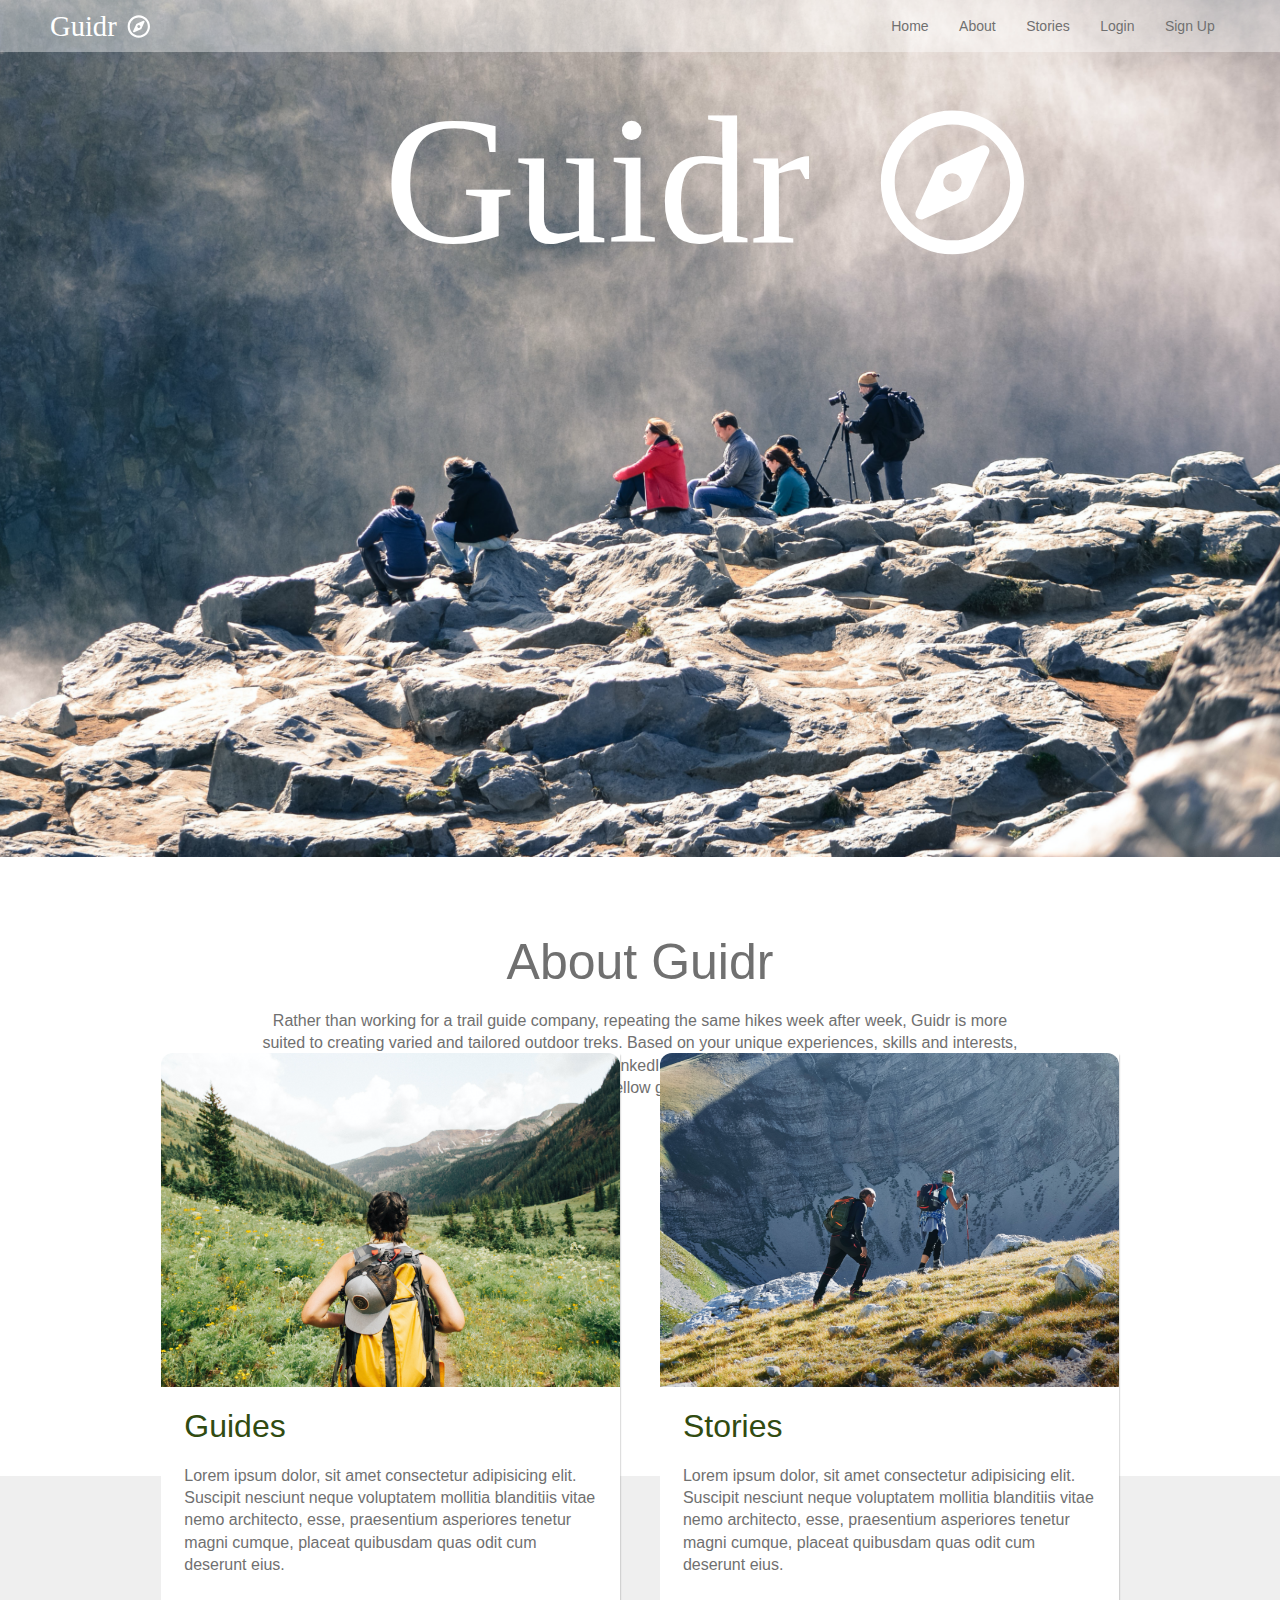
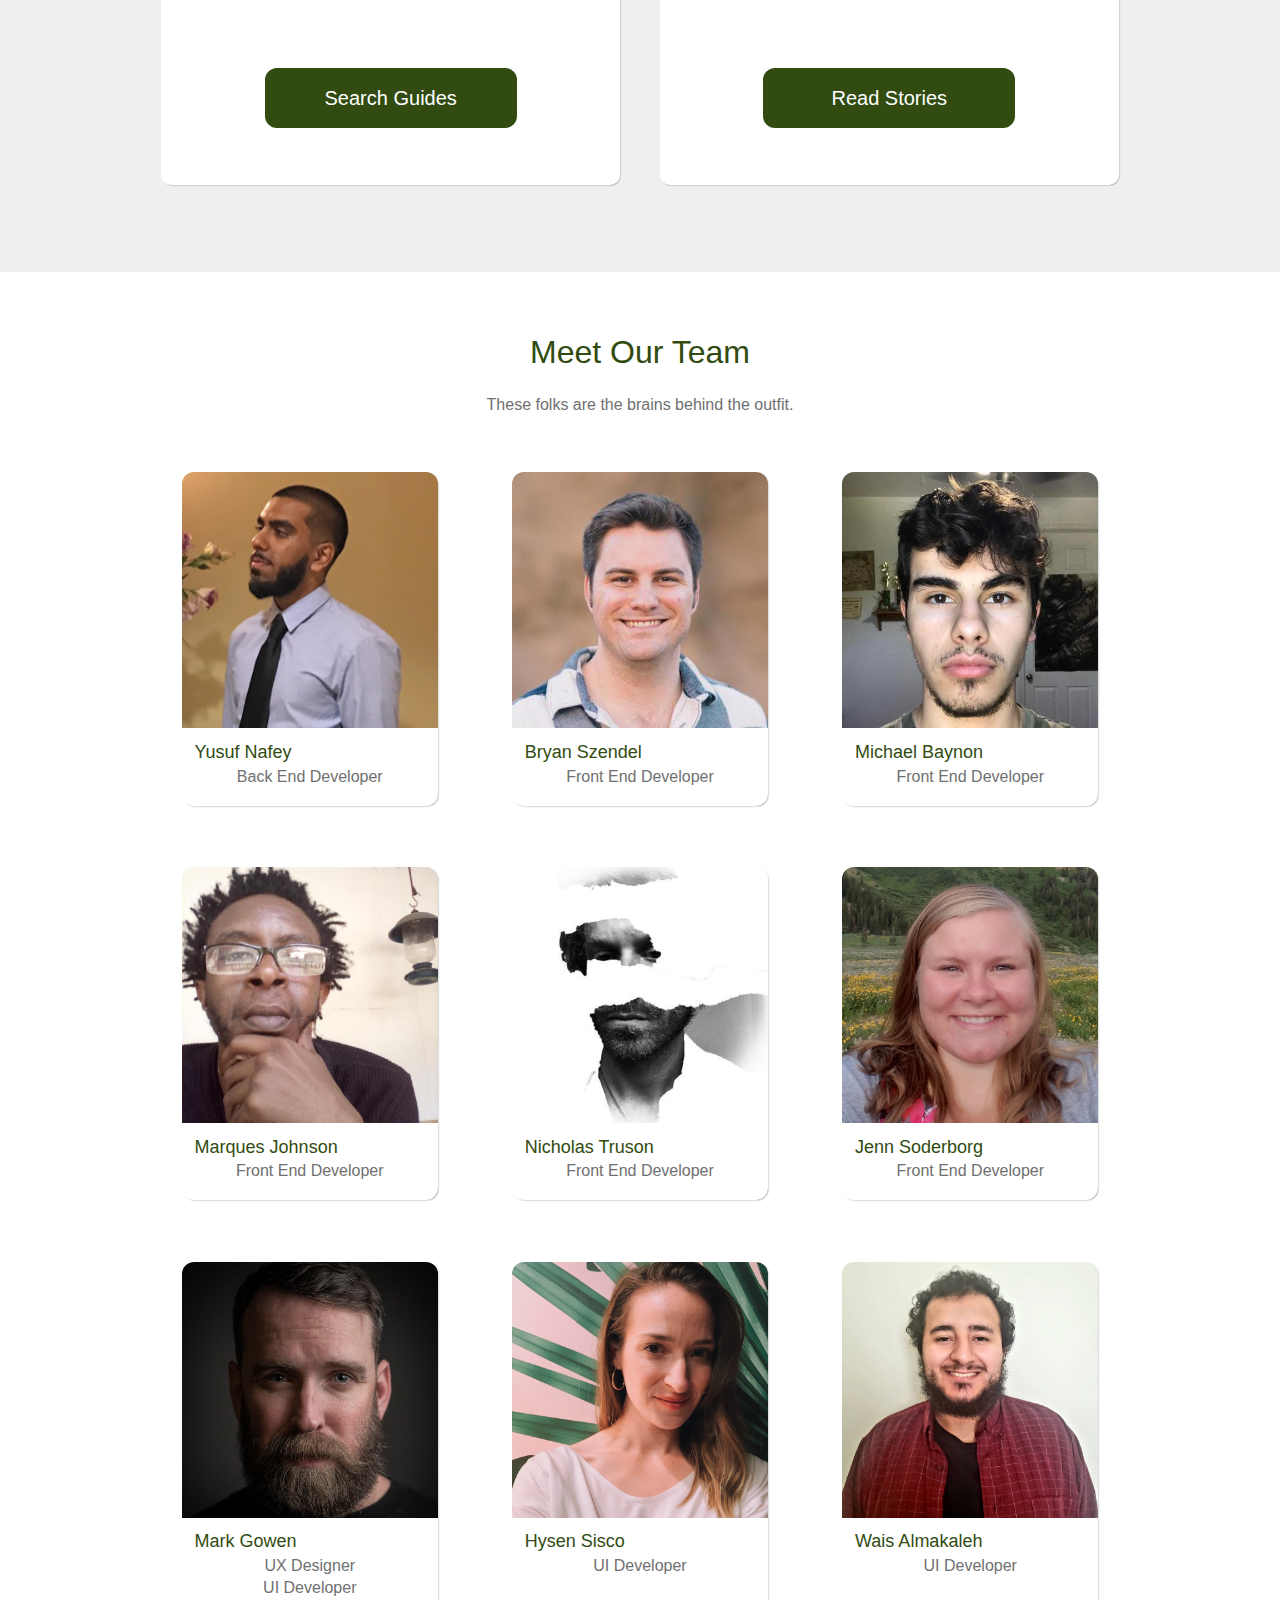
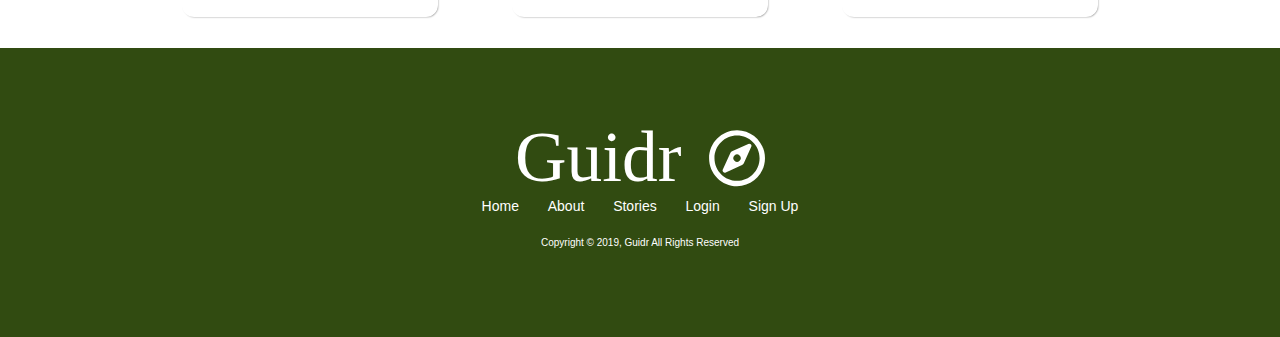
==== commit 074ebca1: "About Team styled" ====
--- a/about.html
+++ b/about.html
@@ -1,103 +1,161 @@
 <!DOCTYPE html>
 <html lang="en">
-  <head>
-    <meta charset="UTF-8" />
-    <meta name="viewport" content="width=device-width, initial-scale=1.0" />
-    <meta http-equiv="X-UA-Compatible" content="ie=edge" />
-    <link rel="stylesheet" href="css/styles.css" />
-    <title>About Guidr</title>
-  </head>
-  <body>
-    <nav>
-      <div class="nav-container">
-        <div class="logo">
-          <img
-            src="/images/Guidr Logo.svg"
-            alt="Guidr Logo"
-            style="width: 100px; height: 50px;"
-          />
-        </div>
-        <!--closes logo-->
-        <div class="nav-menu">
-          <a href="/index.html">Home</a>
-          <a href="/about.html">About</a>
-          <a href="/stories-page.html">Stories</a>
-          <a href="https://loveguidr.netlify.com/login">Login</a>
-          <a href="https://loveguidr.netlify.com/signup">Sign Up</a>
-        </div>
-        <!--closes nav-menu-->
-      </div>
-      <!--closes nav-container-->
-    </nav>
-    <!--closes nav-->
-    <img
-      src="images/koushik-chowdavarapu-OsjPhfgEYEU-unsplash.png"
-      alt="crowd of people enjoying a mountain scenery"
-      class="main-img"
-    />
+<head>
+  <meta charset="UTF-8">
+  <meta name="viewport" content="width=device-width, initial-scale=1.0">
+  <meta http-equiv="X-UA-Compatible" content="ie=edge">
+  <link rel="stylesheet" href="css/styles.css">
+  <title>About Guidr</title>
+</head>
+<body>
 
-    <img src="images/Guidr Logo.svg" alt="Guidr Logo" class="logo2" />
+  <nav>
+    <div class="nav-container">
+      <div class="logo">
+        <img src="/images/Guidr Logo.svg" alt="Guidr Logo" style="width: 100px; height: 50px;">
+      </div><!--closes logo-->
+      <div class="nav-menu">
+        <a href="https://guidrapp.netlify.com/index.html">Home</a>
+        <a href="https://guidrapp.netlify.com/about.html">About</a>
+        <a href="https://guidrapp.netlify.com/stories-page.html">Stories</a>
+        <a href="https://loveguidr.netlify.com/login">Login</a>
+        <a href="https://loveguidr.netlify.com/signup">Sign Up</a>
+      </div><!--closes nav-menu-->
+    </div><!--closes nav-container-->
+  </nav><!--closes nav-->
+   <img src="images/koushik-chowdavarapu-OsjPhfgEYEU-unsplash.png" alt="crowd of people enjoying a mountain scenery"
+    class="main-img">
+
+
+    <img src="images/Guidr Logo.svg" alt="Guidr Logo" class="logo2">
     <!-- img -->
-    <section class="middle">
+  <section class="middle">
+
       <div class="top">
         <h1>About Guidr</h1>
-        <p>
-          Rather than working for a trail guide company, repeating the same
-          hikes week after week, Guidr is more suited to creating varied and
-          tailored outdoor treks. Based on your unique experiences, skills and
-          interests, clients can find the right match. Part journal, part
-          LinkedIn, you can keep a detailed record of your treks and see what
-          your fellow guides are up to.
+        <p>Rather than working for a trail guide company, repeating the same hikes week after week, Guidr is more suited to
+        creating varied and tailored outdoor treks. Based on your unique experiences, skills and interests, clients can find the
+        right match. Part journal, part LinkedIn, you can keep a detailed record of your treks and see what your fellow guides
+        are up to.
         </p>
       </div>
-      <!-- top part -->
+ <!-- top part -->
       <div class="cards-bg">
         <div class="cards">
-          <div class="about-card">
-            <img src="images/about-guides-card.png" alt="" />
-            <h2>Guides</h2>
-            <p>
-              Lorem ipsum dolor, sit amet consectetur adipisicing elit. Suscipit
-              nesciunt neque voluptatem mollitia blanditiis vitae nemo
-              architecto, esse, praesentium asperiores tenetur magni cumque,
-              placeat quibusdam quas odit cum deserunt eius.
-            </p>
-            <button>Search Guides</button>
-          </div>
-          <div class="about-card">
-            <img src="images/about-stories-card.png" alt="" />
-            <h2>Stories</h2>
-            <p>
-              Lorem ipsum dolor, sit amet consectetur adipisicing elit. Suscipit
-              nesciunt neque voluptatem mollitia blanditiis vitae nemo
-              architecto, esse, praesentium asperiores tenetur magni cumque,
-              placeat quibusdam quas odit cum deserunt eius.
-            </p>
-            <button>Read Stories</button>
-          </div>
+        <div class="about-card">
+          <img src="images/about-guides-card.png" alt="">
+          <h2>Guides</h2>
+          <p>Lorem ipsum dolor, sit amet consectetur adipisicing elit. Suscipit nesciunt neque voluptatem mollitia blanditiis vitae nemo architecto, esse, praesentium asperiores tenetur magni cumque, placeat quibusdam quas odit cum deserunt eius.</p>
+          <button>Search Guides</button>
+        </div>
+        <div class="about-card">
+          <img src="images/about-stories-card.png" alt="">
+          <h2>Stories</h2>
+          <p>Lorem ipsum dolor, sit amet consectetur adipisicing elit. Suscipit nesciunt neque voluptatem mollitia blanditiis
+            vitae nemo architecto, esse, praesentium asperiores tenetur magni cumque, placeat quibusdam quas odit cum deserunt
+            eius.</p>
+          <button>Read Stories</button>
+        </div>
         </div>
       </div>
-    </section>
 
-    <!-- FOOTER SECTION -->
-    <footer>
-      <div class="footerLogo">
-        <img
-          src="/images/Guidr Logo.svg"
-          alt="Guidr Logo"
-          style="width: 30%;"
-        />
+  </section>
+<div class="theTeam">
+  <h2>Meet Our Team</h2>
+  <p>These folks are the brains behind the outfit.</p>
+  <div class="grid">
+    <div class="teamMember">
+      <img src="/images/ProfileYusuf.jpg">
+      <div class="content">
+        <h4>Yusuf Nafey</h4>
+        <p>Back End Developer</p>
       </div>
-      <!--closes logo-->
-      <div class="nav-menu">
-        <a href="/index.html">Home</a>
-        <a href="/about.html">About</a>
-        <a href="/stories-page.html">Stories</a>
-        <a href="https://loveguidr.netlify.com/login">Login</a>
-        <a href="https://loveguidr.netlify.com/signup">Sign Up</a>
+    </div>
+  
+    <div class="teamMember">
+      <img src="/images/ProfileBryan.jpg">
+      <div class="content">
+        <h4>Bryan Szendel</h4>
+        <p>Front End Developer</p>
       </div>
-      <!--closes nav-menu-->
-      <p>Copyright © 2019, Guidr All Rights Reserved</p>
-    </footer>
-  </body>
-</html>
+    </div>
+  
+    <div class="teamMember">
+      <img src="/images/ProfileMichael.jpg">
+      <div class="content">
+        <h4>Michael Baynon</h4>
+        <p>Front End Developer</p>
+      </div>
+    </div>
+  </div>
+    
+  <div class="grid">
+    <div class="teamMember">
+      <img src="/images/ProfileMarques.jpg">
+      <div class="content">
+        <h4>Marques Johnson</h4>
+        <p>Front End Developer</p>
+      </div>
+    </div>
+  
+    <div class="teamMember">
+      <img src="/images/ProfileNicholas.jpg">
+      <div class="content">
+          <h4>Nicholas Truson</h4>
+          <p>Front End Developer</p>
+      </div>
+    </div>
+  
+    <div class="teamMember">
+      <img src="/images/ProfileJenn.jpg">
+      <div class="content">
+        <h4>Jenn Soderborg</h4>
+        <p>Front End Developer</p>
+      </div>
+    </div>
+  </div>
+  
+  <div class="grid">
+    <div class="teamMember">
+      <img src="/images/ProfileMark.jpg">
+      <div class="content">
+        <h4>Mark Gowen</h4>
+        <p>UX Designer<br />
+          UI Developer</p>
+      </div>
+    </div>
+  
+    <div class="teamMember">
+      <img src="/images/ProfileHysen.JPG">
+      <div class="content">
+        <h4>Hysen Sisco</h4>
+        <p>UI Developer</p>
+      </div>
+    </div>
+  
+    <div class="teamMember">
+      <img src="/images/ProfileWais.jpg">
+      <div class="content">
+        <h4>Wais Almakaleh</h4>
+        <p>UI Developer</p>
+      </div>
+    </div>
+  </div>
+</div>
+
+<!-- FOOTER SECTION -->
+<footer>
+  <div class="footerLogo">
+      <img src="/images/Guidr Logo.svg" alt="Guidr Logo" style="width: 30%;">
+    </div><!--closes logo-->
+    <div class="nav-menu">
+      <a href="#">Home</a>
+      <a href="#">About</a>
+      <a href="#">Stories</a>
+      <a href="#">Login</a>
+      <a href="#">Sign Up</a>
+    </div><!--closes nav-menu-->
+    <p>Copyright © 2019, Guidr All Rights Reserved</p>
+</footer>
+</body>
+</html>--- a/css/styles.css
+++ b/css/styles.css
@@ -137,7 +137,11 @@
   font-family: 'Roboto', sans-serif;
   color: #707070;
 }
-h1,
+h1 {
+  font-family: 'Heebo', sans-serif;
+  font-size: 8rem;
+  color: #707070;
+}
 h2,
 h3,
 h4,
@@ -262,9 +266,10 @@
   margin-left: 3%;
 }
 .hero .btn-get-started:hover {
+  color: white;
+  background-color: #314b11;
   cursor: pointer;
-  color: white;
-  background-color: #24380D;
+  transition: 0.4s;
 }
 @media (max-width: 800px) {
   .hero .btn-get-started {
@@ -280,9 +285,10 @@
     padding: 1%;
   }
   .hero .btn-get-started:hover {
+    color: white;
+    background-color: #314b11;
     cursor: pointer;
-    color: white;
-    background-color: #24380D;
+    transition: 0.4s;
   }
 }
 @media (max-width: 500px) {
@@ -300,9 +306,10 @@
     padding: 2%;
   }
   .hero .btn-get-started:hover {
+    color: white;
+    background-color: #314b11;
     cursor: pointer;
-    color: white;
-    background-color: #24380D;
+    transition: 0.4s;
   }
 }
 @media (max-width: 800px) {
@@ -388,12 +395,6 @@
   padding: 3%;
   margin-right: 15px;
 }
-.header .buttons .btn-solid:hover {
-  cursor: pointer;
-  color: white;
-  background-color: #24380D;
-  border: solid 3px #24380D;
-}
 @media (max-width: 500px) {
   .header .buttons .btn-solid {
     margin-right: 0;
@@ -409,12 +410,6 @@
   font-size: 2rem;
   padding: 3%;
   margin-left: 10px;
-}
-.header .buttons .btn-border:hover {
-  cursor: pointer;
-  color: white;
-  background-color: #24380D;
-  border: solid 3px #24380D;
 }
 @media (max-width: 500px) {
   .header .buttons .btn-border {
@@ -696,12 +691,6 @@
   margin-top: 100px;
   text-align: center;
 }
-.plans-section .card-section .plan-cards .btn-solid:hover {
-  cursor: pointer;
-  color: white;
-  background-color: #24380D;
-  border: solid 3px #24380D;
-}
 .plans-section .card-section .plan-cards .btn-border {
   background-color: white;
   color: #314b11;
@@ -711,12 +700,6 @@
   font-size: 2rem;
   padding: 3%;
   margin-left: 15px;
-}
-.plans-section .card-section .plan-cards .btn-border:hover {
-  cursor: pointer;
-  color: white;
-  background-color: #24380D;
-  border: solid 3px #24380D;
 }
 .main-img {
   width: 100%;
@@ -830,6 +813,62 @@
   border-radius: 12px;
   margin: 0 auto;
 }
+.theTeam h2 {
+  color: #314b11;
+  display: flex;
+  justify-content: center;
+  align-items: center;
+  align-content: center;
+  padding: 5% 5% 0;
+}
+.theTeam p {
+  font-size: 1.6rem;
+  display: flex;
+  justify-content: center;
+  align-items: center;
+  text-align: center;
+  padding: 2%;
+}
+.grid {
+  width: 80%;
+  display: flex;
+  justify-content: space-evenly;
+  margin: 0 auto;
+}
+@media (max-width: 500px) {
+  .grid {
+    flex-direction: column;
+    width: 50%;
+  }
+}
+.grid .teamMember {
+  width: 25%;
+  border-radius: 12px;
+  transition: 0.3s;
+  justify-content: space-evenly;
+  margin: 3% 2%;
+  box-shadow: 1px 1px 2px -1px grey;
+}
+@media (max-width: 500px) {
+  .grid .teamMember {
+    width: 100%;
+    margin: 4% auto;
+  }
+}
+.grid .teamMember img {
+  width: 100%;
+  border-radius: 12px 12px 0 0;
+}
+.grid .teamMember .content {
+  padding: 5%;
+}
+.grid .teamMember .content h4 {
+  font-size: 1.8rem;
+  color: #314b11;
+}
+.grid .teamMember .content p {
+  text-align: center;
+}
 .stories-hero {
   width: 100%;
   height: 425px;
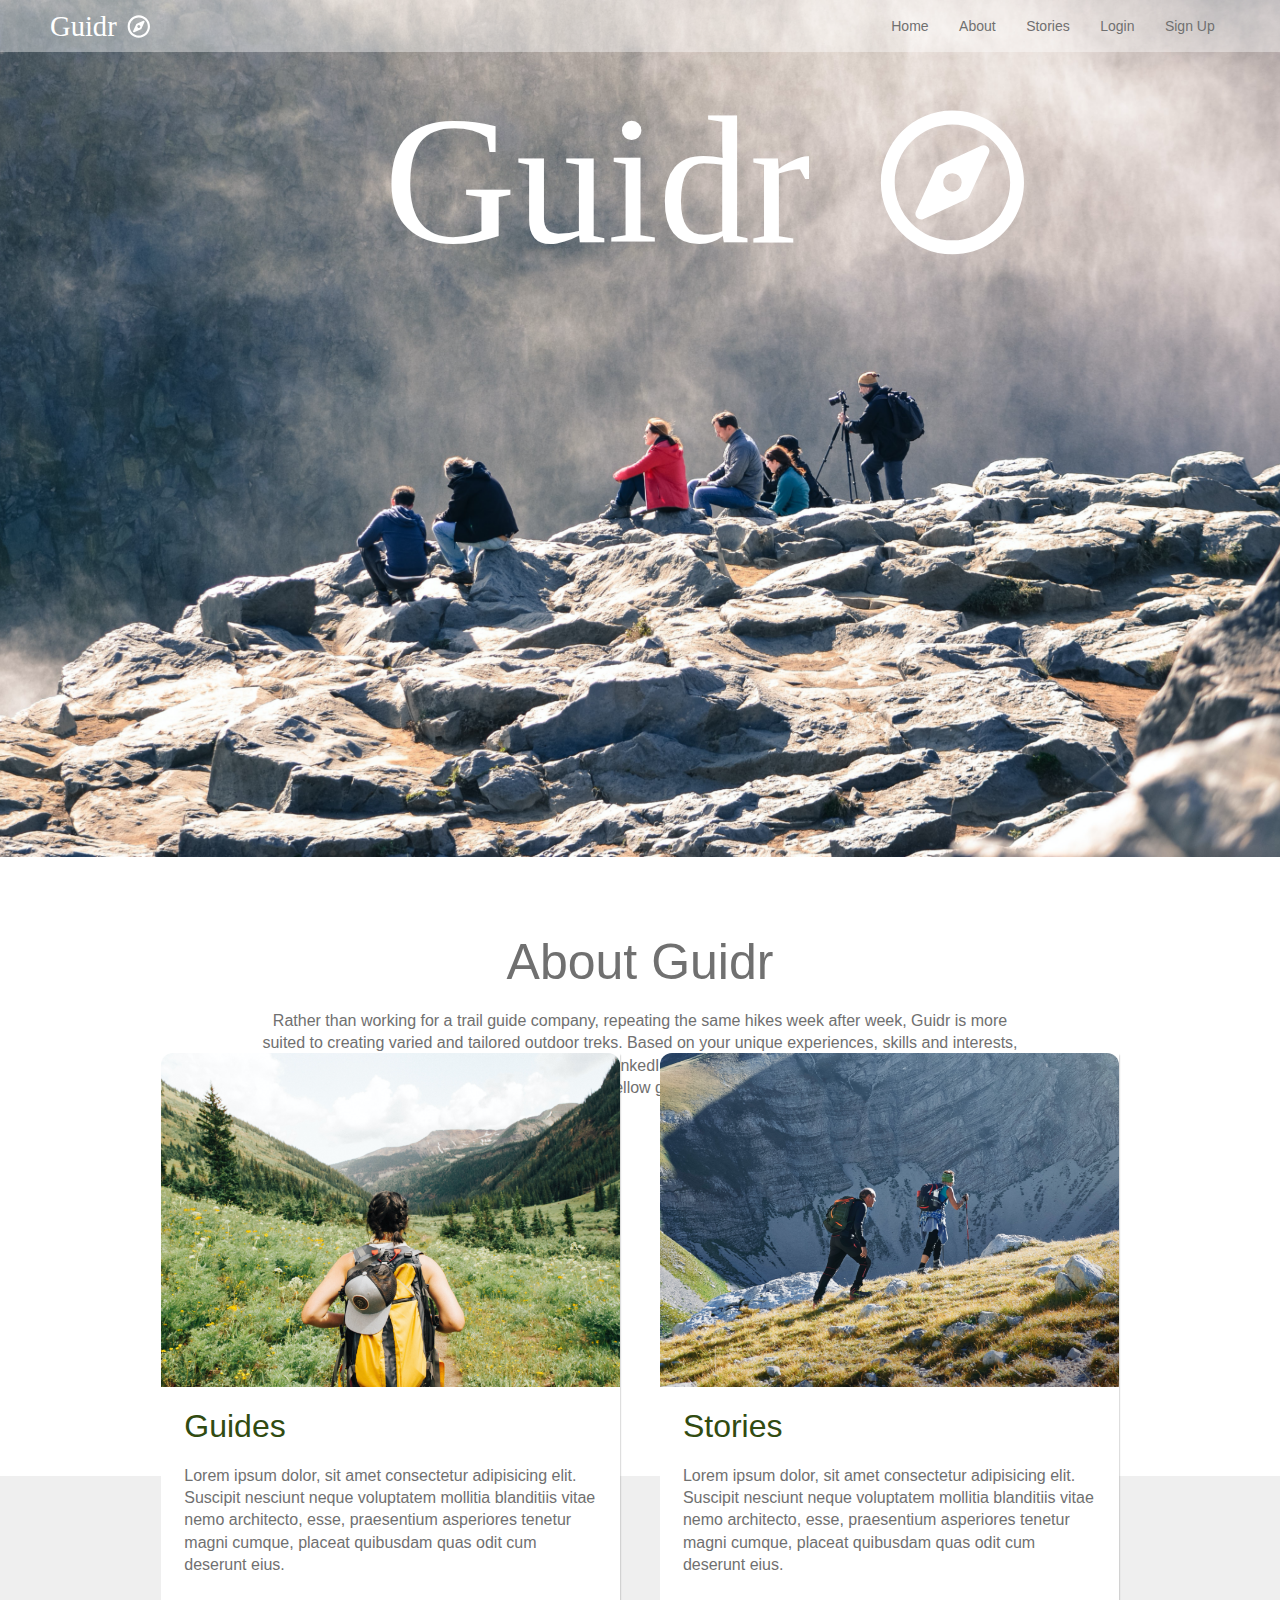
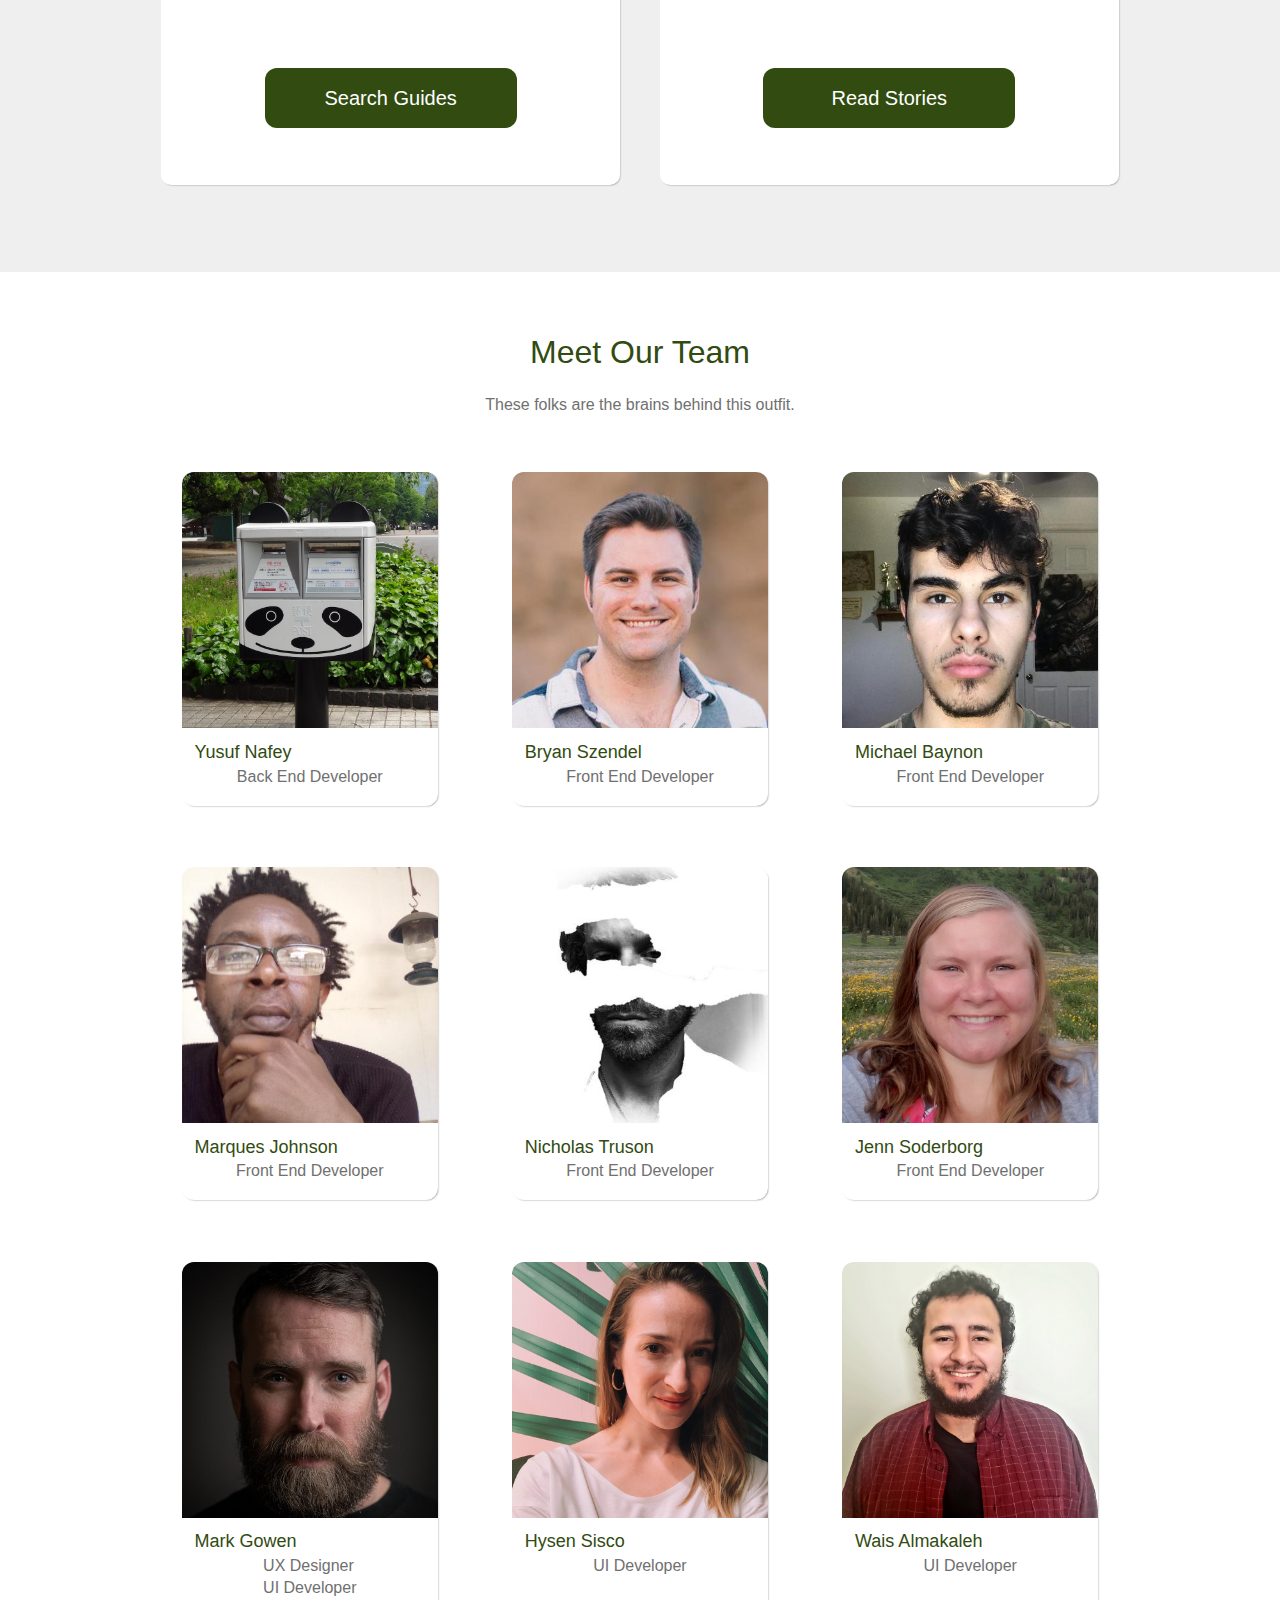
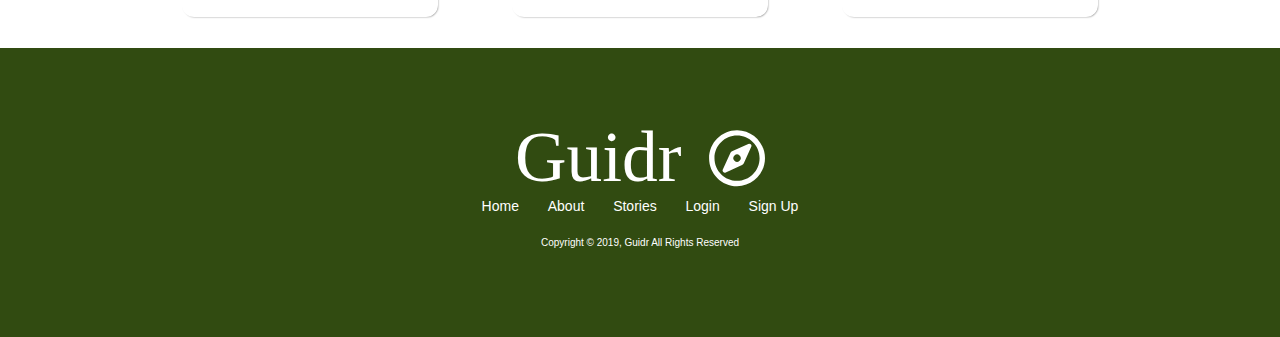
==== commit ee1c14cb: "Merge branch 'master' into mark-gowen" ====
--- a/about.html
+++ b/about.html
@@ -1,71 +1,91 @@
 <!DOCTYPE html>
 <html lang="en">
-<head>
-  <meta charset="UTF-8">
-  <meta name="viewport" content="width=device-width, initial-scale=1.0">
-  <meta http-equiv="X-UA-Compatible" content="ie=edge">
-  <link rel="stylesheet" href="css/styles.css">
-  <title>About Guidr</title>
-</head>
-<body>
+  <head>
+    <meta charset="UTF-8" />
+    <meta name="viewport" content="width=device-width, initial-scale=1.0" />
+    <meta http-equiv="X-UA-Compatible" content="ie=edge" />
+    <link rel="stylesheet" href="css/styles.css" />
+    <title>About Guidr</title>
+  </head>
+  <body>
+    <nav>
+      <div class="nav-container">
+        <div class="logo">
+          <img
+            src="/images/Guidr Logo.svg"
+            alt="Guidr Logo"
+            style="width: 100px; height: 50px;"
+          />
+        </div>
+        <!--closes logo-->
+        <div class="nav-menu">
+          <a href="/index.html">Home</a>
+          <a href="/about.html">About</a>
+          <a href="/stories-page.html">Stories</a>
+          <a href="https://loveguidr.netlify.com/login">Login</a>
+          <a href="https://loveguidr.netlify.com/signup">Sign Up</a>
+        </div>
+        <!--closes nav-menu-->
+      </div>
+      <!--closes nav-container-->
+    </nav>
+    <!--closes nav-->
+    <img
+      src="images/koushik-chowdavarapu-OsjPhfgEYEU-unsplash.png"
+      alt="crowd of people enjoying a mountain scenery"
+      class="main-img"
+    />
 
-  <nav>
-    <div class="nav-container">
-      <div class="logo">
-        <img src="/images/Guidr Logo.svg" alt="Guidr Logo" style="width: 100px; height: 50px;">
-      </div><!--closes logo-->
-      <div class="nav-menu">
-        <a href="https://guidrapp.netlify.com/index.html">Home</a>
-        <a href="https://guidrapp.netlify.com/about.html">About</a>
-        <a href="https://guidrapp.netlify.com/stories-page.html">Stories</a>
-        <a href="https://loveguidr.netlify.com/login">Login</a>
-        <a href="https://loveguidr.netlify.com/signup">Sign Up</a>
-      </div><!--closes nav-menu-->
-    </div><!--closes nav-container-->
-  </nav><!--closes nav-->
-   <img src="images/koushik-chowdavarapu-OsjPhfgEYEU-unsplash.png" alt="crowd of people enjoying a mountain scenery"
-    class="main-img">
-
-
-    <img src="images/Guidr Logo.svg" alt="Guidr Logo" class="logo2">
+    <img src="images/Guidr Logo.svg" alt="Guidr Logo" class="logo2" />
     <!-- img -->
-  <section class="middle">
-
+    <section class="middle">
       <div class="top">
         <h1>About Guidr</h1>
-        <p>Rather than working for a trail guide company, repeating the same hikes week after week, Guidr is more suited to
-        creating varied and tailored outdoor treks. Based on your unique experiences, skills and interests, clients can find the
-        right match. Part journal, part LinkedIn, you can keep a detailed record of your treks and see what your fellow guides
-        are up to.
+        <p>
+          Rather than working for a trail guide company, repeating the same
+          hikes week after week, Guidr is more suited to creating varied and
+          tailored outdoor treks. Based on your unique experiences, skills and
+          interests, clients can find the right match. Part journal, part
+          LinkedIn, you can keep a detailed record of your treks and see what
+          your fellow guides are up to.
         </p>
       </div>
- <!-- top part -->
+      <!-- top part -->
       <div class="cards-bg">
         <div class="cards">
-        <div class="about-card">
-          <img src="images/about-guides-card.png" alt="">
-          <h2>Guides</h2>
-          <p>Lorem ipsum dolor, sit amet consectetur adipisicing elit. Suscipit nesciunt neque voluptatem mollitia blanditiis vitae nemo architecto, esse, praesentium asperiores tenetur magni cumque, placeat quibusdam quas odit cum deserunt eius.</p>
-          <button>Search Guides</button>
-        </div>
-        <div class="about-card">
-          <img src="images/about-stories-card.png" alt="">
-          <h2>Stories</h2>
-          <p>Lorem ipsum dolor, sit amet consectetur adipisicing elit. Suscipit nesciunt neque voluptatem mollitia blanditiis
-            vitae nemo architecto, esse, praesentium asperiores tenetur magni cumque, placeat quibusdam quas odit cum deserunt
-            eius.</p>
-          <button>Read Stories</button>
-        </div>
+          <div class="about-card">
+            <img src="images/about-guides-card.png" alt="" />
+            <h2>Guides</h2>
+            <p>
+              Lorem ipsum dolor, sit amet consectetur adipisicing elit. Suscipit
+              nesciunt neque voluptatem mollitia blanditiis vitae nemo
+              architecto, esse, praesentium asperiores tenetur magni cumque,
+              placeat quibusdam quas odit cum deserunt eius.
+            </p>
+            <button>Search Guides</button>
+          </div>
+          <div class="about-card">
+            <img src="images/about-stories-card.png" alt="" />
+            <h2>Stories</h2>
+            <p>
+              Lorem ipsum dolor, sit amet consectetur adipisicing elit. Suscipit
+              nesciunt neque voluptatem mollitia blanditiis vitae nemo
+              architecto, esse, praesentium asperiores tenetur magni cumque,
+              placeat quibusdam quas odit cum deserunt eius.
+            </p>
+            <button>Read Stories</button>
+          </div>
         </div>
       </div>
+    </section>
 
   </section>
 <div class="theTeam">
   <h2>Meet Our Team</h2>
-  <p>These folks are the brains behind the outfit.</p>
+  <p>These folks are the brains behind this outfit.</p>
   <div class="grid">
     <div class="teamMember">
-      <img src="/images/ProfileYusuf.jpg">
+      <img src="/images/PandaMailbox.JPG">
       <div class="content">
         <h4>Yusuf Nafey</h4>
         <p>Back End Developer</p>
@@ -144,18 +164,25 @@
 </div>
 
 <!-- FOOTER SECTION -->
-<footer>
-  <div class="footerLogo">
-      <img src="/images/Guidr Logo.svg" alt="Guidr Logo" style="width: 30%;">
-    </div><!--closes logo-->
-    <div class="nav-menu">
-      <a href="#">Home</a>
-      <a href="#">About</a>
-      <a href="#">Stories</a>
-      <a href="#">Login</a>
-      <a href="#">Sign Up</a>
-    </div><!--closes nav-menu-->
-    <p>Copyright © 2019, Guidr All Rights Reserved</p>
-</footer>
-</body>
-</html>+    <footer>
+      <div class="footerLogo">
+        <img
+          src="/images/Guidr Logo.svg"
+          alt="Guidr Logo"
+          style="width: 30%;"
+        />
+      </div>
+      <!--closes logo-->
+      <div class="nav-menu">
+        <a href="/index.html">Home</a>
+        <a href="/about.html">About</a>
+        <a href="/stories-page.html">Stories</a>
+        <a href="https://loveguidr.netlify.com/login">Login</a>
+        <a href="https://loveguidr.netlify.com/signup">Sign Up</a>
+      </div>
+      <!--closes nav-menu-->
+      <p>Copyright © 2019, Guidr All Rights Reserved</p>
+    </footer>
+  </body>
+</html>
+
--- a/css/styles.css
+++ b/css/styles.css
@@ -266,10 +266,9 @@
   margin-left: 3%;
 }
 .hero .btn-get-started:hover {
-  color: white;
-  background-color: #314b11;
   cursor: pointer;
-  transition: 0.4s;
+  color: white;
+  background-color: #24380D;
 }
 @media (max-width: 800px) {
   .hero .btn-get-started {
@@ -285,10 +284,9 @@
     padding: 1%;
   }
   .hero .btn-get-started:hover {
+    cursor: pointer;
     color: white;
-    background-color: #314b11;
-    cursor: pointer;
-    transition: 0.4s;
+    background-color: #24380D;
   }
 }
 @media (max-width: 500px) {
@@ -306,10 +304,9 @@
     padding: 2%;
   }
   .hero .btn-get-started:hover {
+    cursor: pointer;
     color: white;
-    background-color: #314b11;
-    cursor: pointer;
-    transition: 0.4s;
+    background-color: #24380D;
   }
 }
 @media (max-width: 800px) {
@@ -395,6 +392,12 @@
   padding: 3%;
   margin-right: 15px;
 }
+.header .buttons .btn-solid:hover {
+  cursor: pointer;
+  color: white;
+  background-color: #24380D;
+  border: solid 3px #24380D;
+}
 @media (max-width: 500px) {
   .header .buttons .btn-solid {
     margin-right: 0;
@@ -410,6 +413,12 @@
   font-size: 2rem;
   padding: 3%;
   margin-left: 10px;
+}
+.header .buttons .btn-border:hover {
+  cursor: pointer;
+  color: white;
+  background-color: #24380D;
+  border: solid 3px #24380D;
 }
 @media (max-width: 500px) {
   .header .buttons .btn-border {
@@ -691,6 +700,12 @@
   margin-top: 100px;
   text-align: center;
 }
+.plans-section .card-section .plan-cards .btn-solid:hover {
+  cursor: pointer;
+  color: white;
+  background-color: #24380D;
+  border: solid 3px #24380D;
+}
 .plans-section .card-section .plan-cards .btn-border {
   background-color: white;
   color: #314b11;
@@ -700,6 +715,12 @@
   font-size: 2rem;
   padding: 3%;
   margin-left: 15px;
+}
+.plans-section .card-section .plan-cards .btn-border:hover {
+  cursor: pointer;
+  color: white;
+  background-color: #24380D;
+  border: solid 3px #24380D;
 }
 .main-img {
   width: 100%;
@@ -826,7 +847,7 @@
   display: flex;
   justify-content: center;
   align-items: center;
-  text-align: center;
+  align-content: center;
   padding: 2%;
 }
 .grid {
@@ -834,12 +855,6 @@
   display: flex;
   justify-content: space-evenly;
   margin: 0 auto;
-}
-@media (max-width: 500px) {
-  .grid {
-    flex-direction: column;
-    width: 50%;
-  }
 }
 .grid .teamMember {
   width: 25%;
@@ -867,7 +882,7 @@
   color: #314b11;
 }
 .grid .teamMember .content p {
-  text-align: center;
+  align-items: left;
 }
 .stories-hero {
   width: 100%;
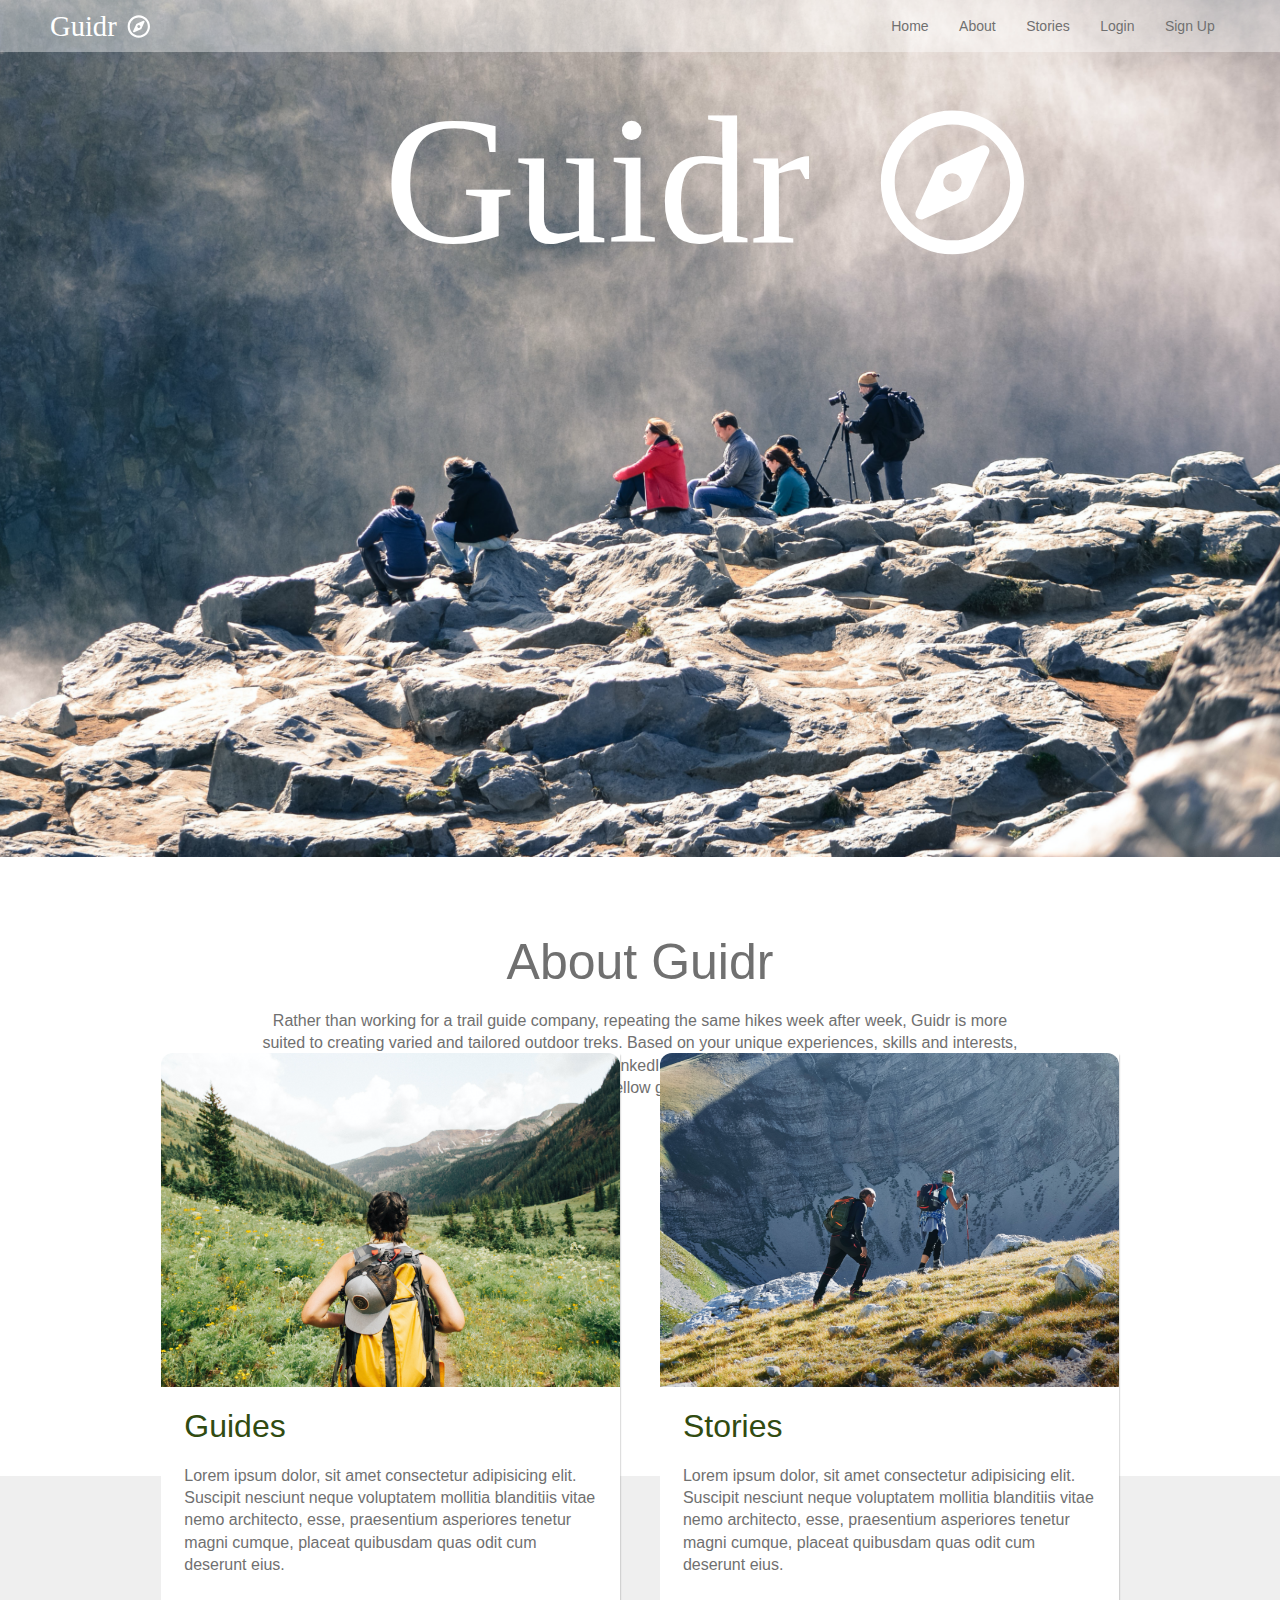
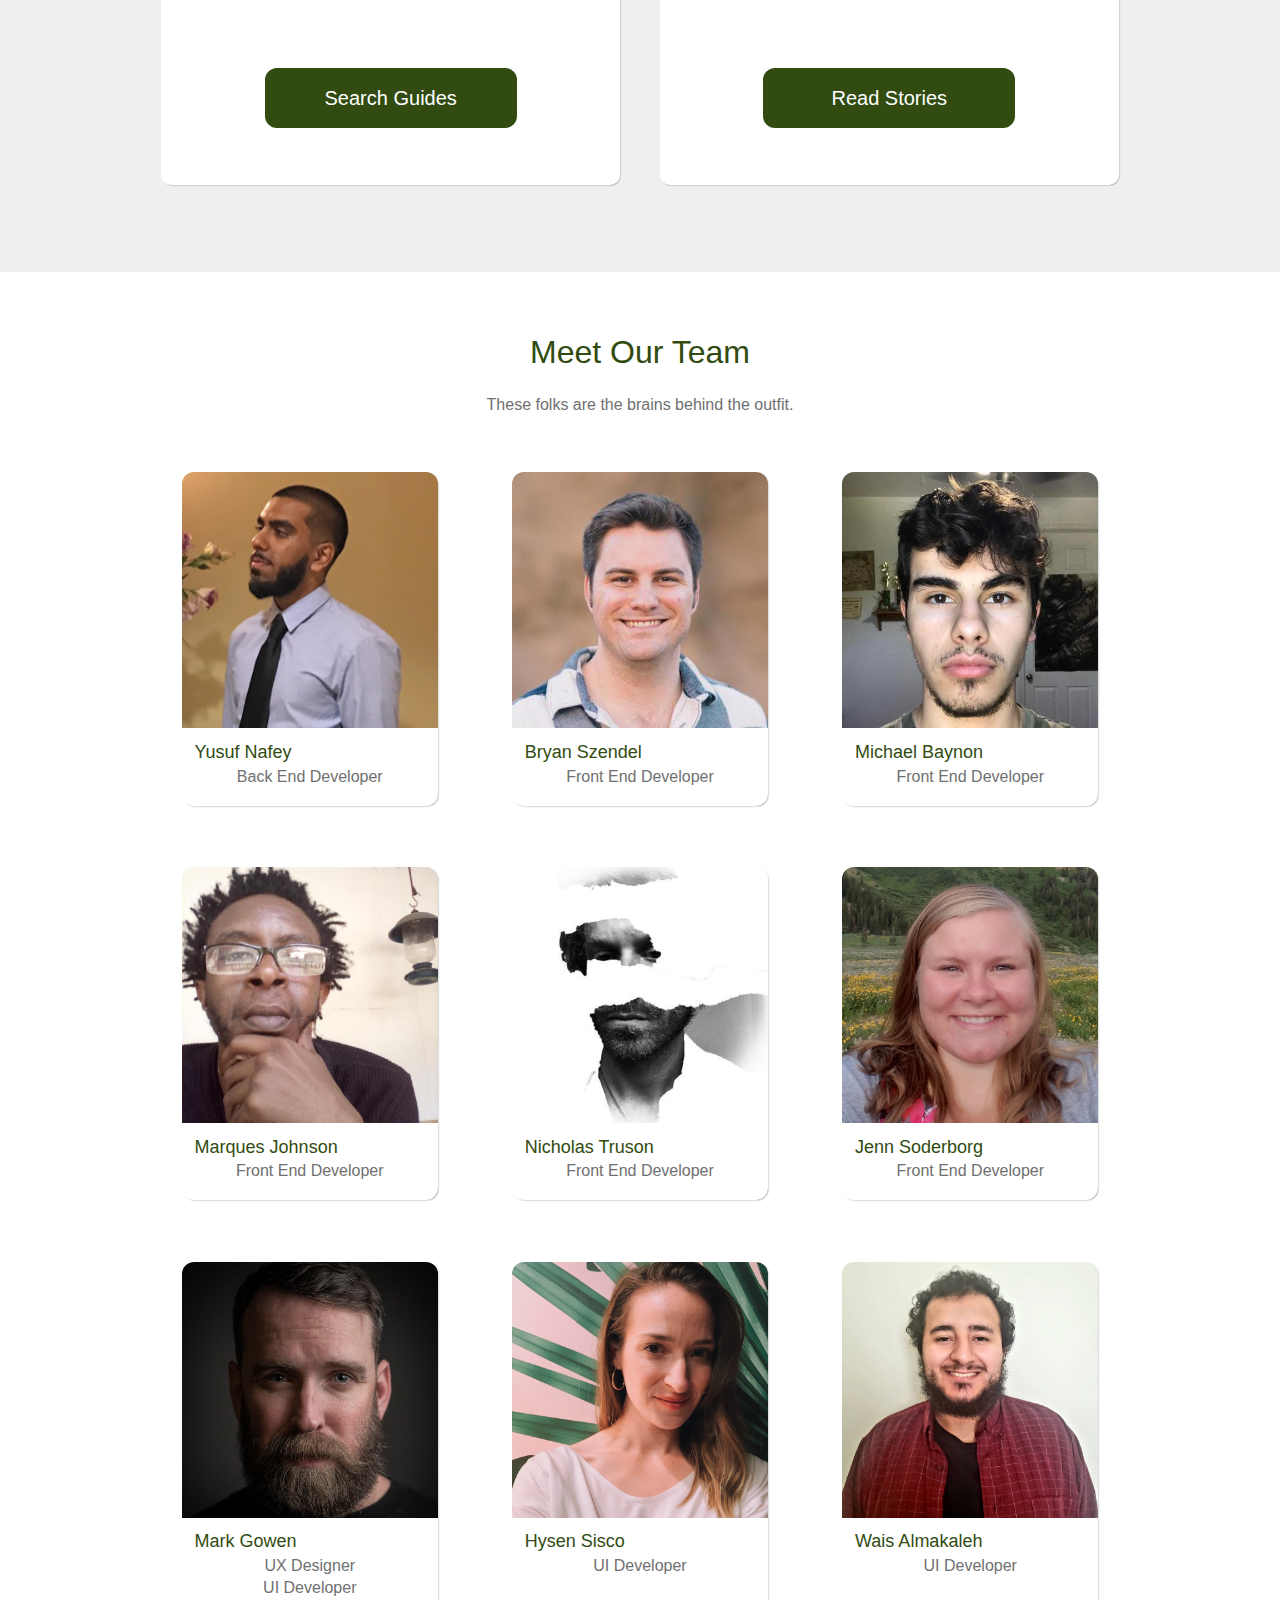
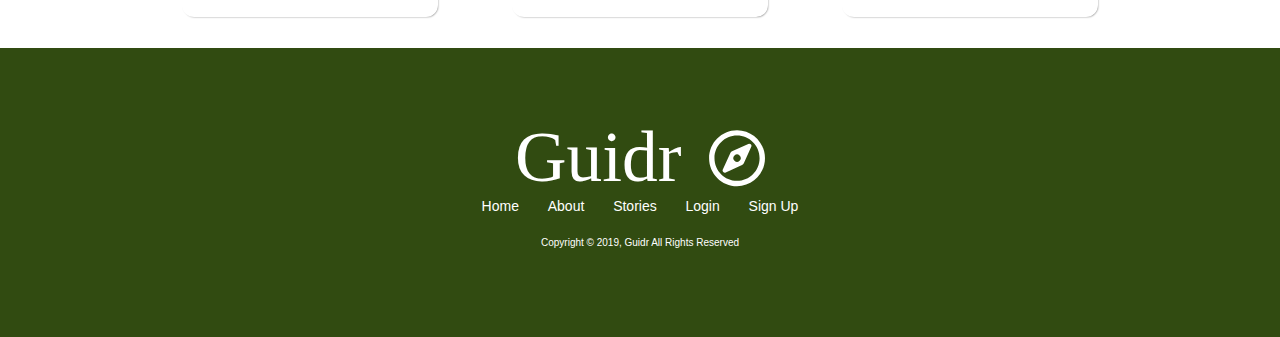
==== commit 4c381b91: "Merge branch 'master' into hysen.sisco" ====
--- a/about.html
+++ b/about.html
@@ -20,7 +20,7 @@
         <!--closes logo-->
         <div class="nav-menu">
           <a href="/index.html">Home</a>
-          <a href="/about.html">About</a>
+          <a href="#">About</a>
           <a href="/stories-page.html">Stories</a>
           <a href="https://loveguidr.netlify.com/login">Login</a>
           <a href="https://loveguidr.netlify.com/signup">Sign Up</a>
@@ -82,10 +82,10 @@
   </section>
 <div class="theTeam">
   <h2>Meet Our Team</h2>
-  <p>These folks are the brains behind this outfit.</p>
+  <p>These folks are the brains behind the outfit.</p>
   <div class="grid">
     <div class="teamMember">
-      <img src="/images/PandaMailbox.JPG">
+      <img src="/images/ProfileYusuf.jpg">
       <div class="content">
         <h4>Yusuf Nafey</h4>
         <p>Back End Developer</p>
--- a/css/styles.css
+++ b/css/styles.css
@@ -307,6 +307,7 @@
     cursor: pointer;
     color: white;
     background-color: #24380D;
+
   }
 }
 @media (max-width: 800px) {
@@ -847,7 +848,7 @@
   display: flex;
   justify-content: center;
   align-items: center;
-  align-content: center;
+  text-align: center;
   padding: 2%;
 }
 .grid {
@@ -855,6 +856,12 @@
   display: flex;
   justify-content: space-evenly;
   margin: 0 auto;
+}
+@media (max-width: 500px) {
+  .grid {
+    flex-direction: column;
+    width: 50%;
+  }
 }
 .grid .teamMember {
   width: 25%;
@@ -882,7 +889,7 @@
   color: #314b11;
 }
 .grid .teamMember .content p {
-  align-items: left;
+  text-align: center;
 }
 .stories-hero {
   width: 100%;
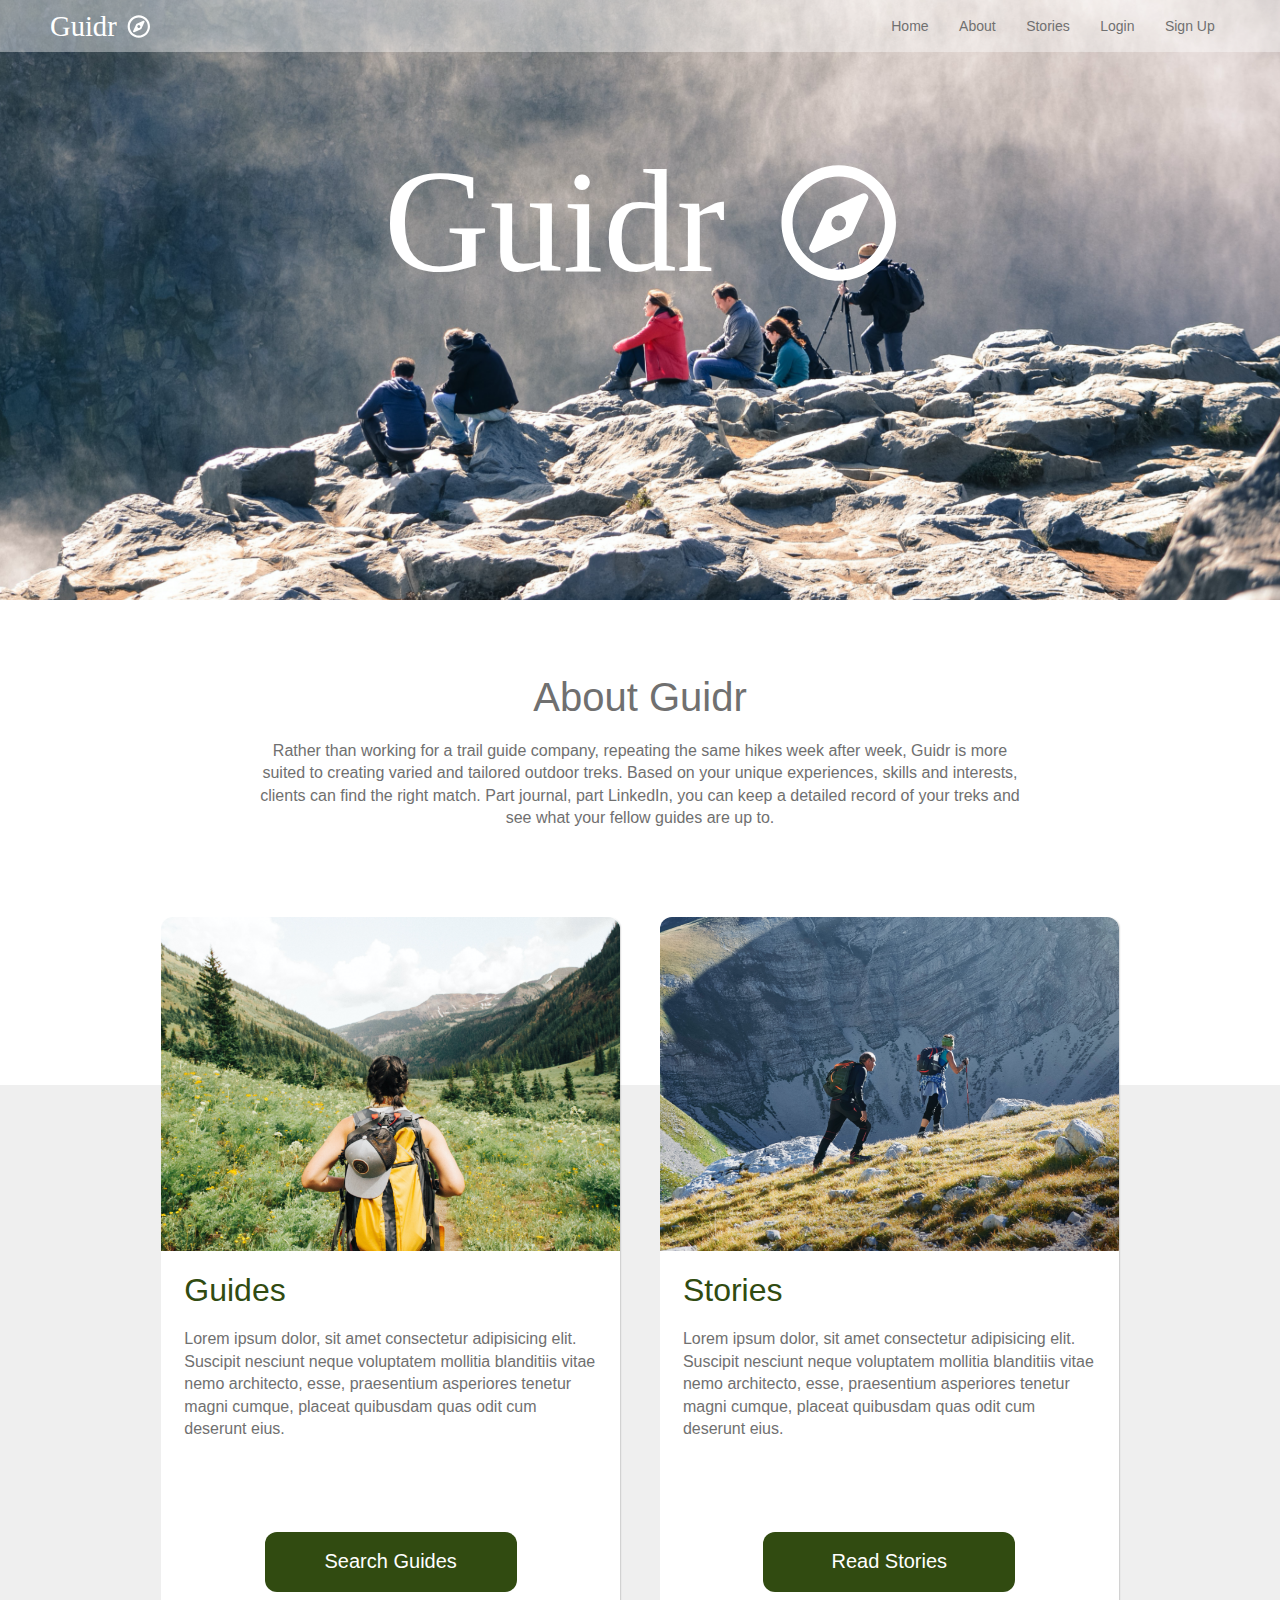
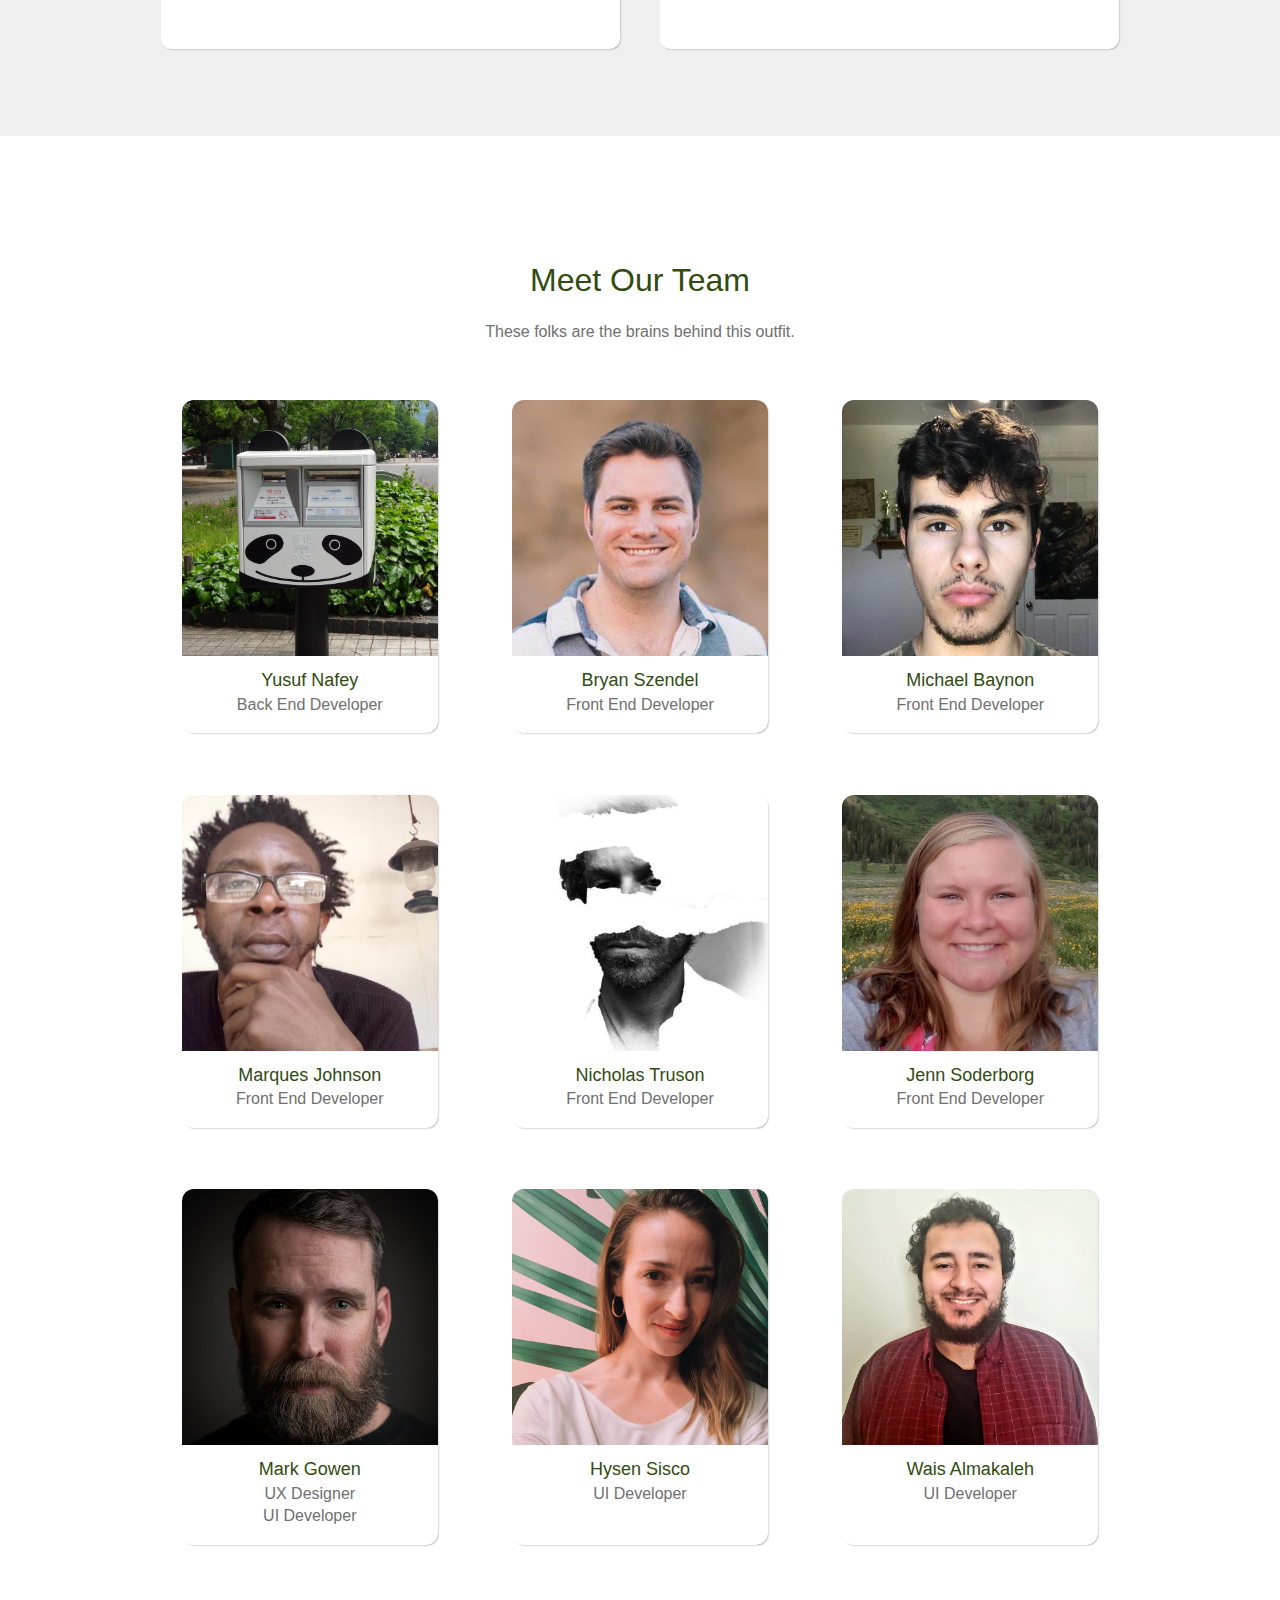
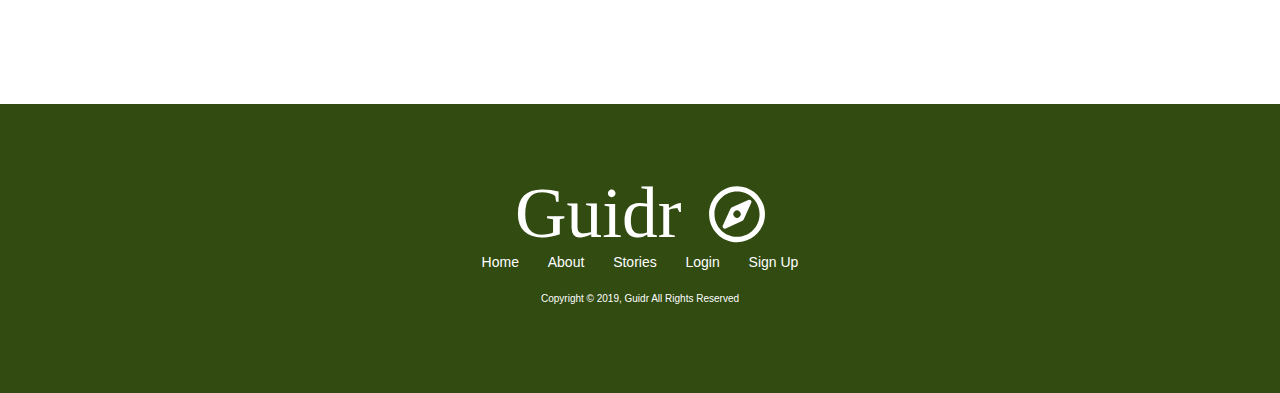
==== commit 421e34b4: "refactored about-page html and css. still needs to be refactored for responsive design." ====
--- a/about.html
+++ b/about.html
@@ -30,16 +30,12 @@
       <!--closes nav-container-->
     </nav>
     <!--closes nav-->
-    <img
-      src="images/koushik-chowdavarapu-OsjPhfgEYEU-unsplash.png"
-      alt="crowd of people enjoying a mountain scenery"
-      class="main-img"
-    />
+    <section class="about-hero">
+      <img src="/images/Guidr Logo.svg" alt="Guidr Hero Logo">
+    </section>
 
-    <img src="images/Guidr Logo.svg" alt="Guidr Logo" class="logo2" />
     <!-- img -->
-    <section class="middle">
-      <div class="top">
+      <div class="about-text">
         <h1>About Guidr</h1>
         <p>
           Rather than working for a trail guide company, repeating the same
@@ -51,8 +47,8 @@
         </p>
       </div>
       <!-- top part -->
-      <div class="cards-bg">
-        <div class="cards">
+      <div class="about-middle-content">
+        <div class="about-cards">
           <div class="about-card">
             <img src="images/about-guides-card.png" alt="" />
             <h2>Guides</h2>
@@ -76,16 +72,15 @@
             <button>Read Stories</button>
           </div>
         </div>
-      </div>
-    </section>
+      </div><!--closes cards bg-->
 
-  </section>
+  </div>
 <div class="theTeam">
   <h2>Meet Our Team</h2>
-  <p>These folks are the brains behind the outfit.</p>
+  <p>These folks are the brains behind this outfit.</p>
   <div class="grid">
     <div class="teamMember">
-      <img src="/images/ProfileYusuf.jpg">
+      <img src="/images/PandaMailbox.JPG">
       <div class="content">
         <h4>Yusuf Nafey</h4>
         <p>Back End Developer</p>
@@ -175,7 +170,7 @@
       <!--closes logo-->
       <div class="nav-menu">
         <a href="/index.html">Home</a>
-        <a href="/about.html">About</a>
+        <a href="#">About</a>
         <a href="/stories-page.html">Stories</a>
         <a href="https://loveguidr.netlify.com/login">Login</a>
         <a href="https://loveguidr.netlify.com/signup">Sign Up</a>
--- a/css/styles.css
+++ b/css/styles.css
@@ -307,7 +307,6 @@
     cursor: pointer;
     color: white;
     background-color: #24380D;
-
   }
 }
 @media (max-width: 800px) {
@@ -723,74 +722,74 @@
   background-color: #24380D;
   border: solid 3px #24380D;
 }
-.main-img {
-  width: 100%;
-  position: absolute;
-  top: 0px;
-  z-index: -1;
-}
-.logo2 {
-  width: 80%;
-  height: auto;
-  padding-left: 30%;
-  padding-top: 5%;
-  margin-bottom: 45%;
-}
-@media (max-width: 500px) {
-  .logo2 {
-    padding-top: 15%;
-    margin-bottom: 15%;
-  }
-}
-.middle .top {
+.about-hero {
+  width: 100%;
+  height: 600px;
+  margin: auto;
+  background-image: url(/images/koushik-chowdavarapu-OsjPhfgEYEU-unsplash.png);
+  background-size: cover;
+  background-repeat: no-repeat;
+  background-position: center;
+  padding-top: 10%;
+  text-align: center;
+}
+@media (max-width: 500px) {
+  .about-hero {
+    height: 400px;
+    background-position-x: 65%;
+    padding-top: 25%;
+  }
+}
+.about-hero img {
+  width: 40%;
+}
+@media (max-width: 500px) {
+  .about-hero img {
+    width: 60%;
+  }
+}
+.about-text {
   width: 60%;
-  text-align: left;
-  margin: 0 auto;
-  padding-bottom: 300px;
-}
-.middle .top h1 {
-  font-size: 5rem;
-  text-align: center;
+  text-align: center;
+  margin: auto;
+  margin-bottom: 20%;
+}
+@media (max-width: 500px) {
+  .about-text {
+    width: 80%;
+    padding-bottom: 2px;
+  }
+}
+.about-text h1 {
+  font-size: 4rem;
   color: #707070;
-  margin: 0;
   padding: 10% 0 3% 0;
 }
-.middle .top p {
+.about-text p {
   color: #707070;
-  margin-bottom: 10%;
-  text-align: center;
-}
-@media screen and (max-width: 430px) {
-  .middle .top {
-    margin-top: 20%;
-  }
-  .middle .top h1 {
-    font-size: 4rem;
-  }
-}
-.middle .cards-bg {
+}
+.about-middle-content {
   background-color: #efefef;
   width: 100%;
   border: solid #efefef;
 }
-.middle .cards-bg .cards {
+.about-middle-content .about-cards {
   z-index: 1;
   width: 90%;
   margin: auto;
-  margin-top: -35%;
+  margin-top: -15%;
   margin-bottom: 5%;
   display: flex;
   justify-content: center;
   align-items: stretch;
-  flex-wrap: wrap;
-}
-@media (max-width: 500px) {
-  .middle .cards-bg .cards {
+}
+@media (max-width: 500px) {
+  .about-middle-content .about-cards {
     margin-top: -20%;
     width: 100%;
   }
 }
-.middle .cards-bg .about-card {
+.about-middle-content .about-cards .about-card {
   width: 40%;
   height: auto;
   background: white;
@@ -798,35 +797,31 @@
   flex-direction: column;
   padding: 0;
   padding-bottom: 5%;
-  border-radius: 0 0 10px 10px;
+  border-radius: 10px;
   margin: 20px;
   box-shadow: 1px 1px 2px -1px grey;
 }
-.middle .cards-bg .about-card img {
+@media (max-width: 500px) {
+  .about-middle-content .about-cards .about-card {
+    width: 80vw;
+    display: flex;
+    flex-direction: column;
+  }
+}
+.about-middle-content .about-cards .about-card img {
   width: 100%;
   border-radius: 12px 12px 0 0;
 }
-.middle .cards-bg .about-card h2 {
+.about-middle-content .about-cards .about-card h2 {
   padding: 5%;
   color: #314b11;
 }
-.middle .cards-bg .about-card p {
+.about-middle-content .about-cards .about-card p {
   padding: 0 5%;
   margin-bottom: 20%;
 }
-@media screen and (max-width: 430px) {
-  .middle .cards-bg {
-    flex-direction: column;
-    justify-content: space-evenly;
-  }
-  .middle .cards-bg div {
-    width: 100%;
-    height: auto;
-    margin-bottom: 5%;
-  }
-}
-.middle button {
-  background: #314B11;
+.about-middle-content .about-cards .about-card button {
+  background: #314b11;
   color: white;
   width: 55%;
   border: none;
@@ -835,9 +830,18 @@
   border-radius: 12px;
   margin: 0 auto;
 }
+.about-middle-content .about-cards .about-card button:hover {
+  cursor: pointer;
+  color: white;
+  background-color: #24380d;
+}
+.theTeam {
+  margin: 5% auto;
+  padding-bottom: 5%;
+  text-align: center;
+}
 .theTeam h2 {
   color: #314b11;
-  display: flex;
   justify-content: center;
   align-items: center;
   align-content: center;
@@ -848,22 +852,21 @@
   display: flex;
   justify-content: center;
   align-items: center;
-  text-align: center;
   padding: 2%;
 }
-.grid {
+.theTeam .grid {
   width: 80%;
   display: flex;
   justify-content: space-evenly;
   margin: 0 auto;
 }
 @media (max-width: 500px) {
-  .grid {
+  .theTeam .grid {
     flex-direction: column;
     width: 50%;
   }
 }
-.grid .teamMember {
+.theTeam .grid .teamMember {
   width: 25%;
   border-radius: 12px;
   transition: 0.3s;
@@ -872,24 +875,21 @@
   box-shadow: 1px 1px 2px -1px grey;
 }
 @media (max-width: 500px) {
-  .grid .teamMember {
+  .theTeam .grid .teamMember {
     width: 100%;
     margin: 4% auto;
   }
 }
-.grid .teamMember img {
+.theTeam .grid .teamMember img {
   width: 100%;
   border-radius: 12px 12px 0 0;
 }
-.grid .teamMember .content {
+.theTeam .grid .teamMember .content {
   padding: 5%;
 }
-.grid .teamMember .content h4 {
+.theTeam .grid .teamMember .content h4 {
   font-size: 1.8rem;
   color: #314b11;
-}
-.grid .teamMember .content p {
-  text-align: center;
 }
 .stories-hero {
   width: 100%;
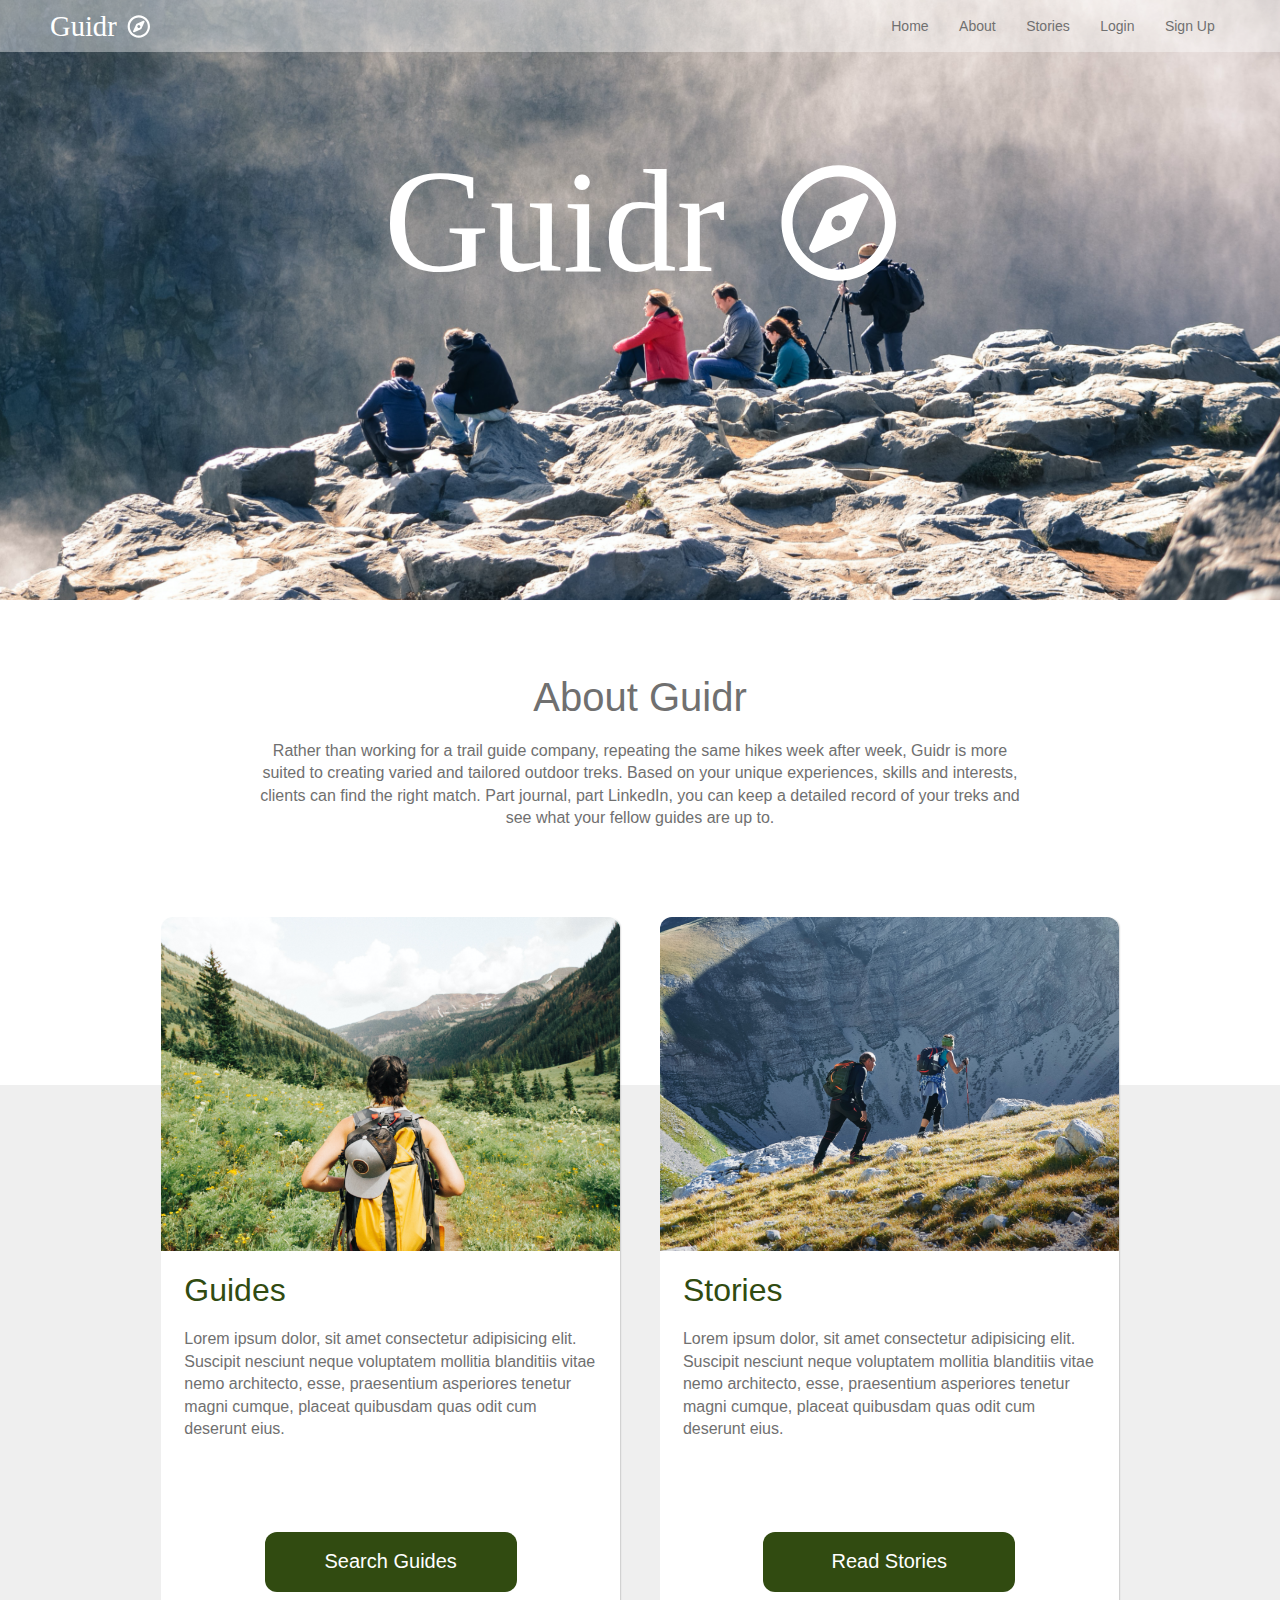
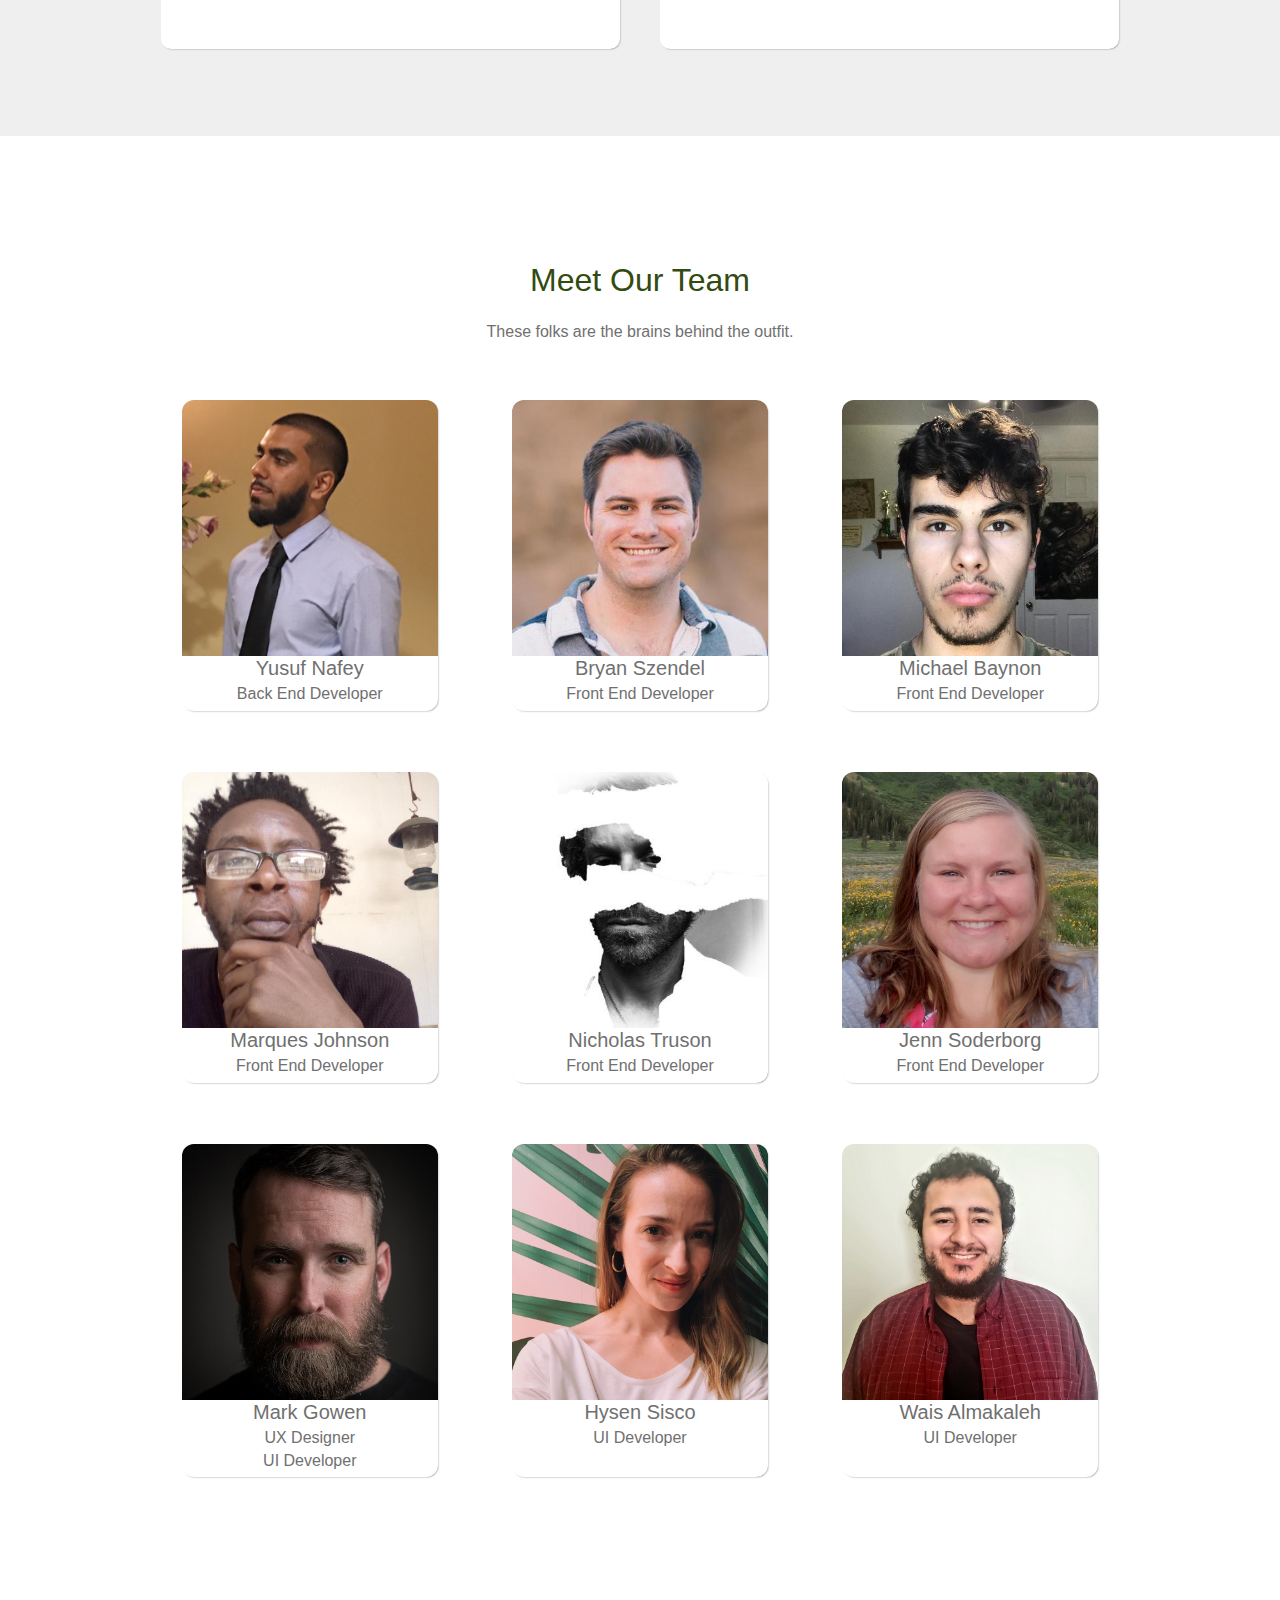
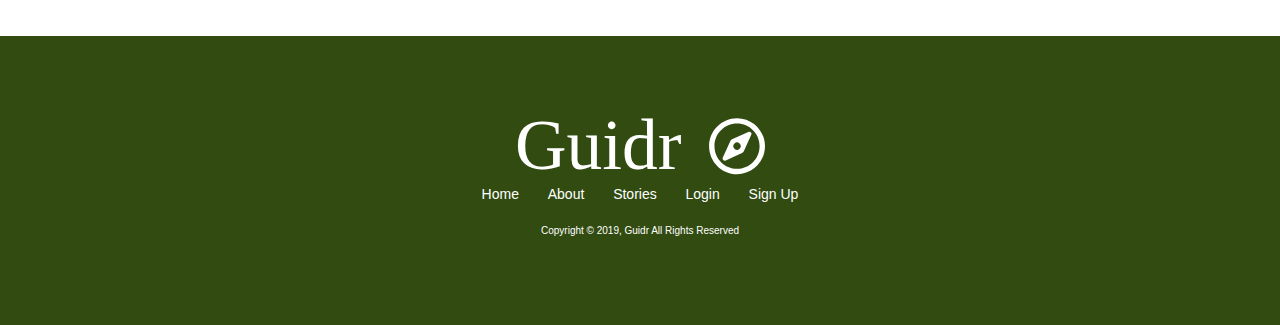
==== commit 07c60fca: "resolving conflicts" ====
--- a/about.html
+++ b/about.html
@@ -77,10 +77,10 @@
   </div>
 <div class="theTeam">
   <h2>Meet Our Team</h2>
-  <p>These folks are the brains behind this outfit.</p>
+  <p>These folks are the brains behind the outfit.</p>
   <div class="grid">
     <div class="teamMember">
-      <img src="/images/PandaMailbox.JPG">
+      <img src="/images/ProfileYusuf.jpg">
       <div class="content">
         <h4>Yusuf Nafey</h4>
         <p>Back End Developer</p>
--- a/css/styles.css
+++ b/css/styles.css
@@ -884,10 +884,13 @@
   width: 100%;
   border-radius: 12px 12px 0 0;
 }
-.theTeam .grid .teamMember .content {
+.theTeam .grid .teamMember img p {
+  text-align: center;
+}
+.theTeam .grid .teamMember img .content {
   padding: 5%;
 }
-.theTeam .grid .teamMember .content h4 {
+.theTeam .grid .teamMember img .content h4 {
   font-size: 1.8rem;
   color: #314b11;
 }
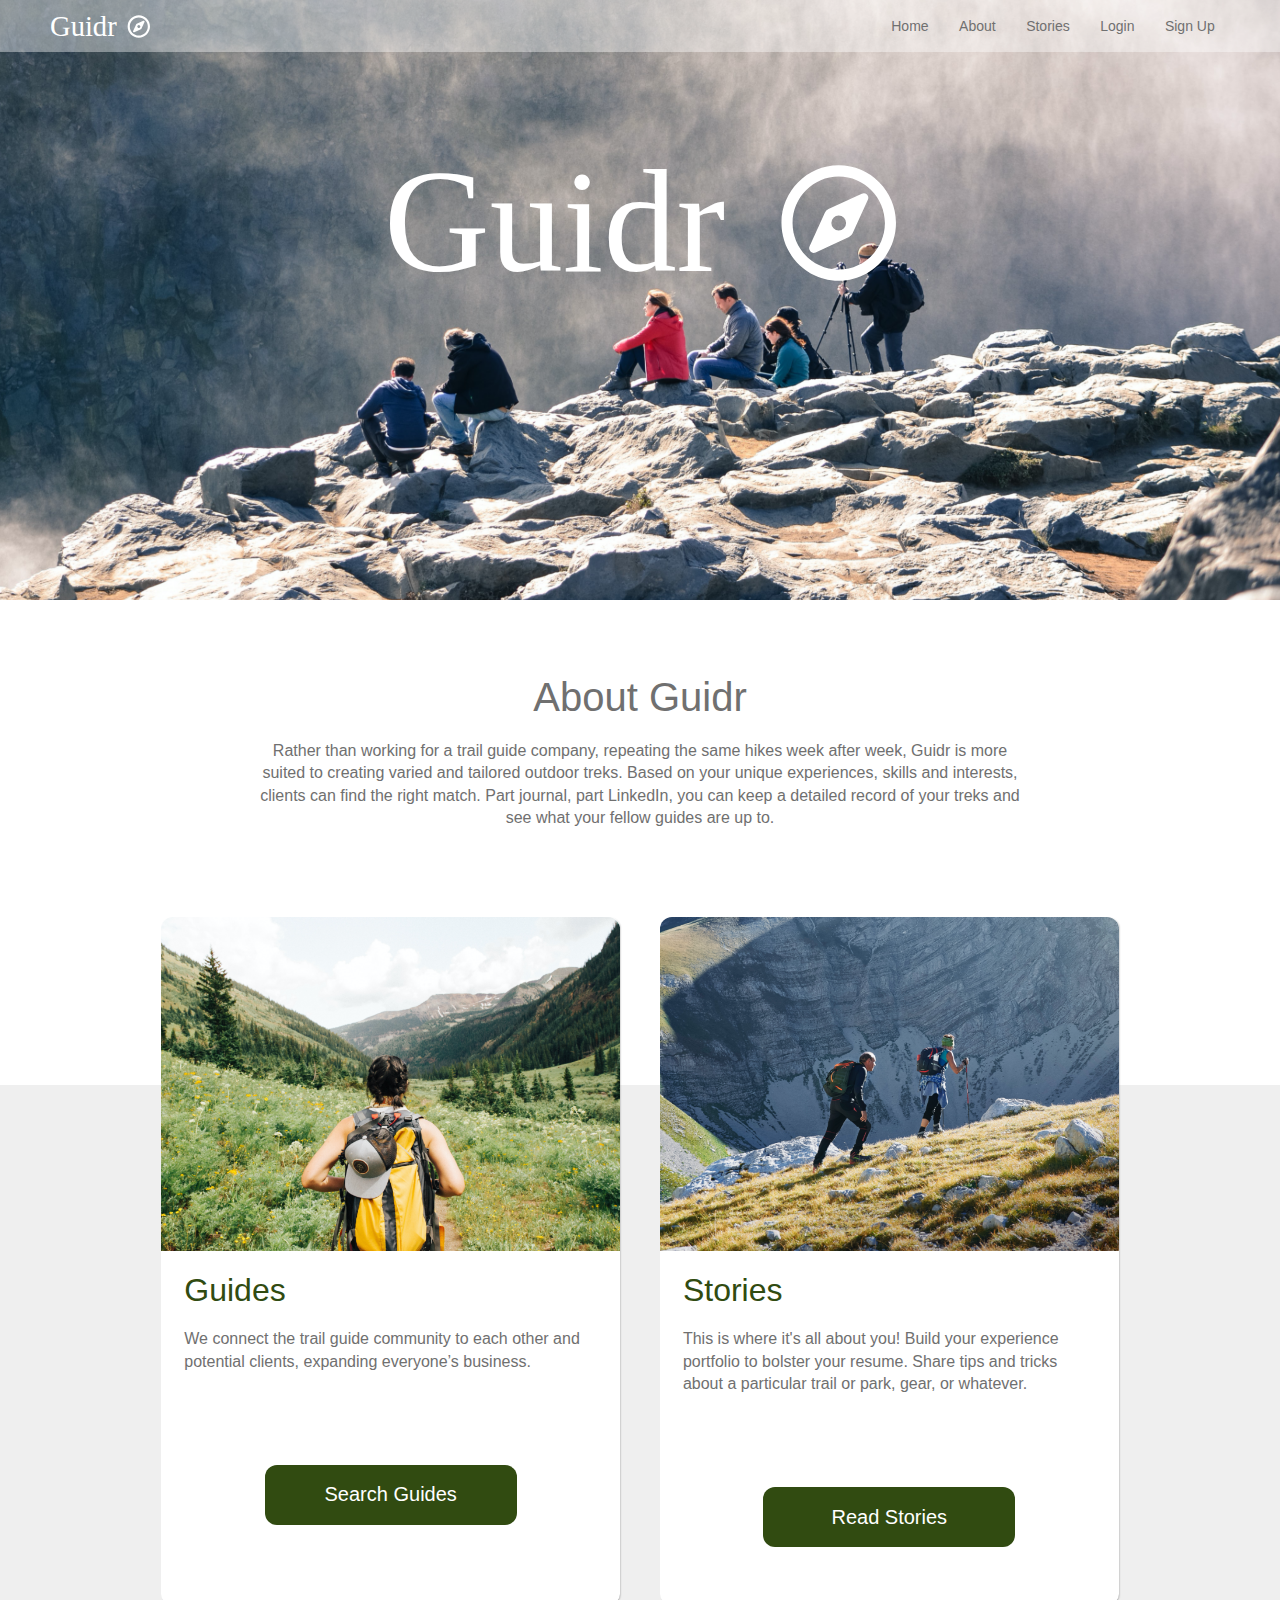
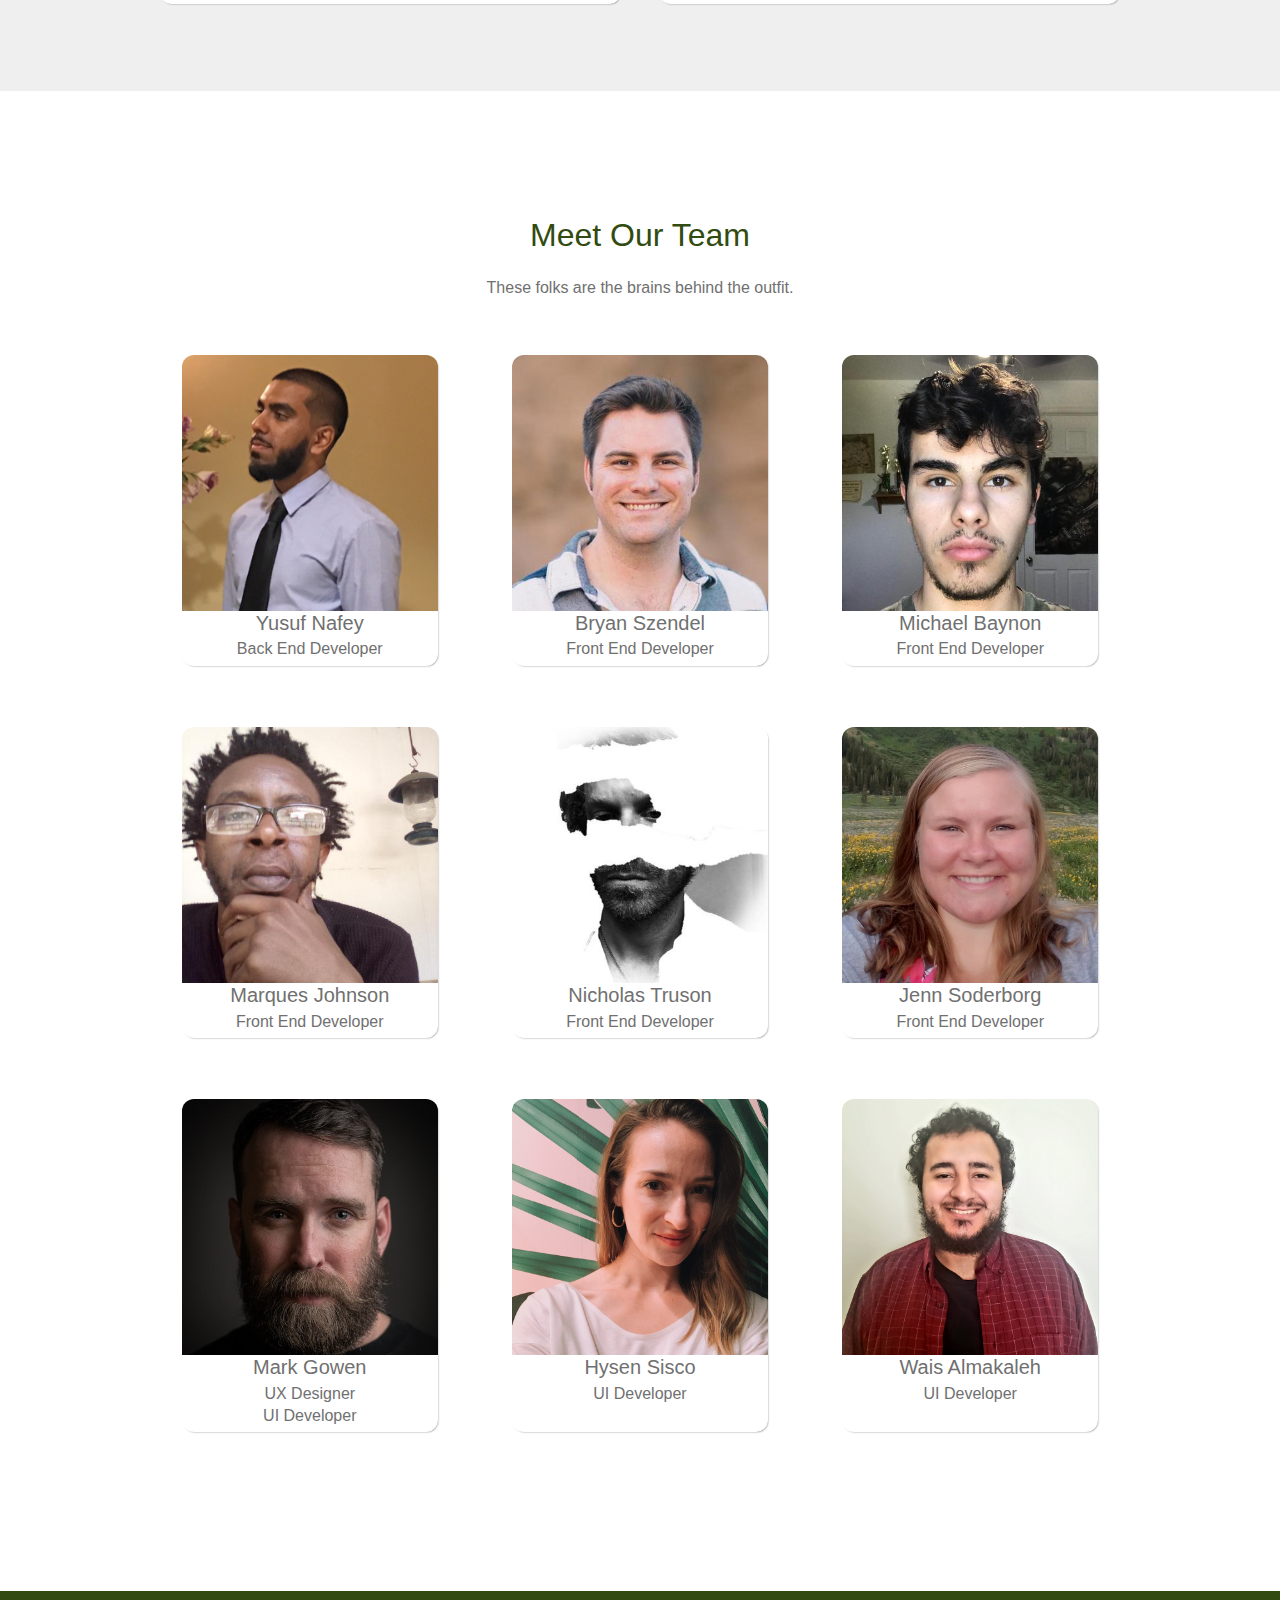
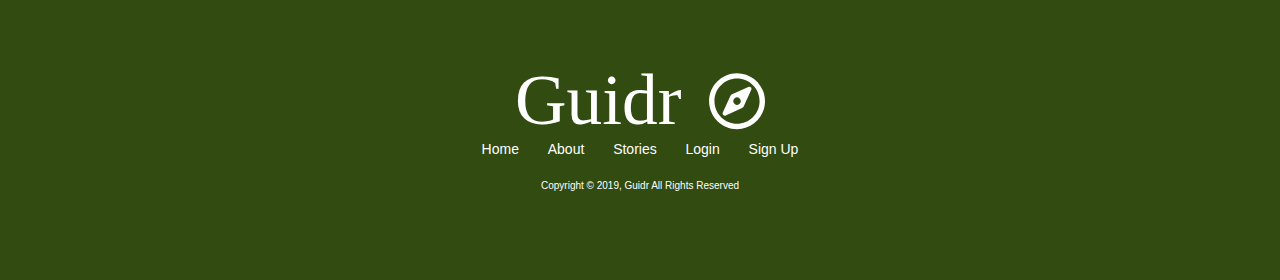
==== commit 78c04c04: "Final copy" ====
--- a/about.html
+++ b/about.html
@@ -52,23 +52,13 @@
           <div class="about-card">
             <img src="images/about-guides-card.png" alt="" />
             <h2>Guides</h2>
-            <p>
-              Lorem ipsum dolor, sit amet consectetur adipisicing elit. Suscipit
-              nesciunt neque voluptatem mollitia blanditiis vitae nemo
-              architecto, esse, praesentium asperiores tenetur magni cumque,
-              placeat quibusdam quas odit cum deserunt eius.
-            </p>
+            <p>We connect the trail guide community to each other and potential clients, expanding everyone’s business.</p>
             <button>Search Guides</button>
           </div>
           <div class="about-card">
             <img src="images/about-stories-card.png" alt="" />
             <h2>Stories</h2>
-            <p>
-              Lorem ipsum dolor, sit amet consectetur adipisicing elit. Suscipit
-              nesciunt neque voluptatem mollitia blanditiis vitae nemo
-              architecto, esse, praesentium asperiores tenetur magni cumque,
-              placeat quibusdam quas odit cum deserunt eius.
-            </p>
+            <p>This is where it's all about you! Build your experience portfolio to bolster your resume. Share tips and tricks about a particular trail or park, gear, or whatever.</p>
             <button>Read Stories</button>
           </div>
         </div>
